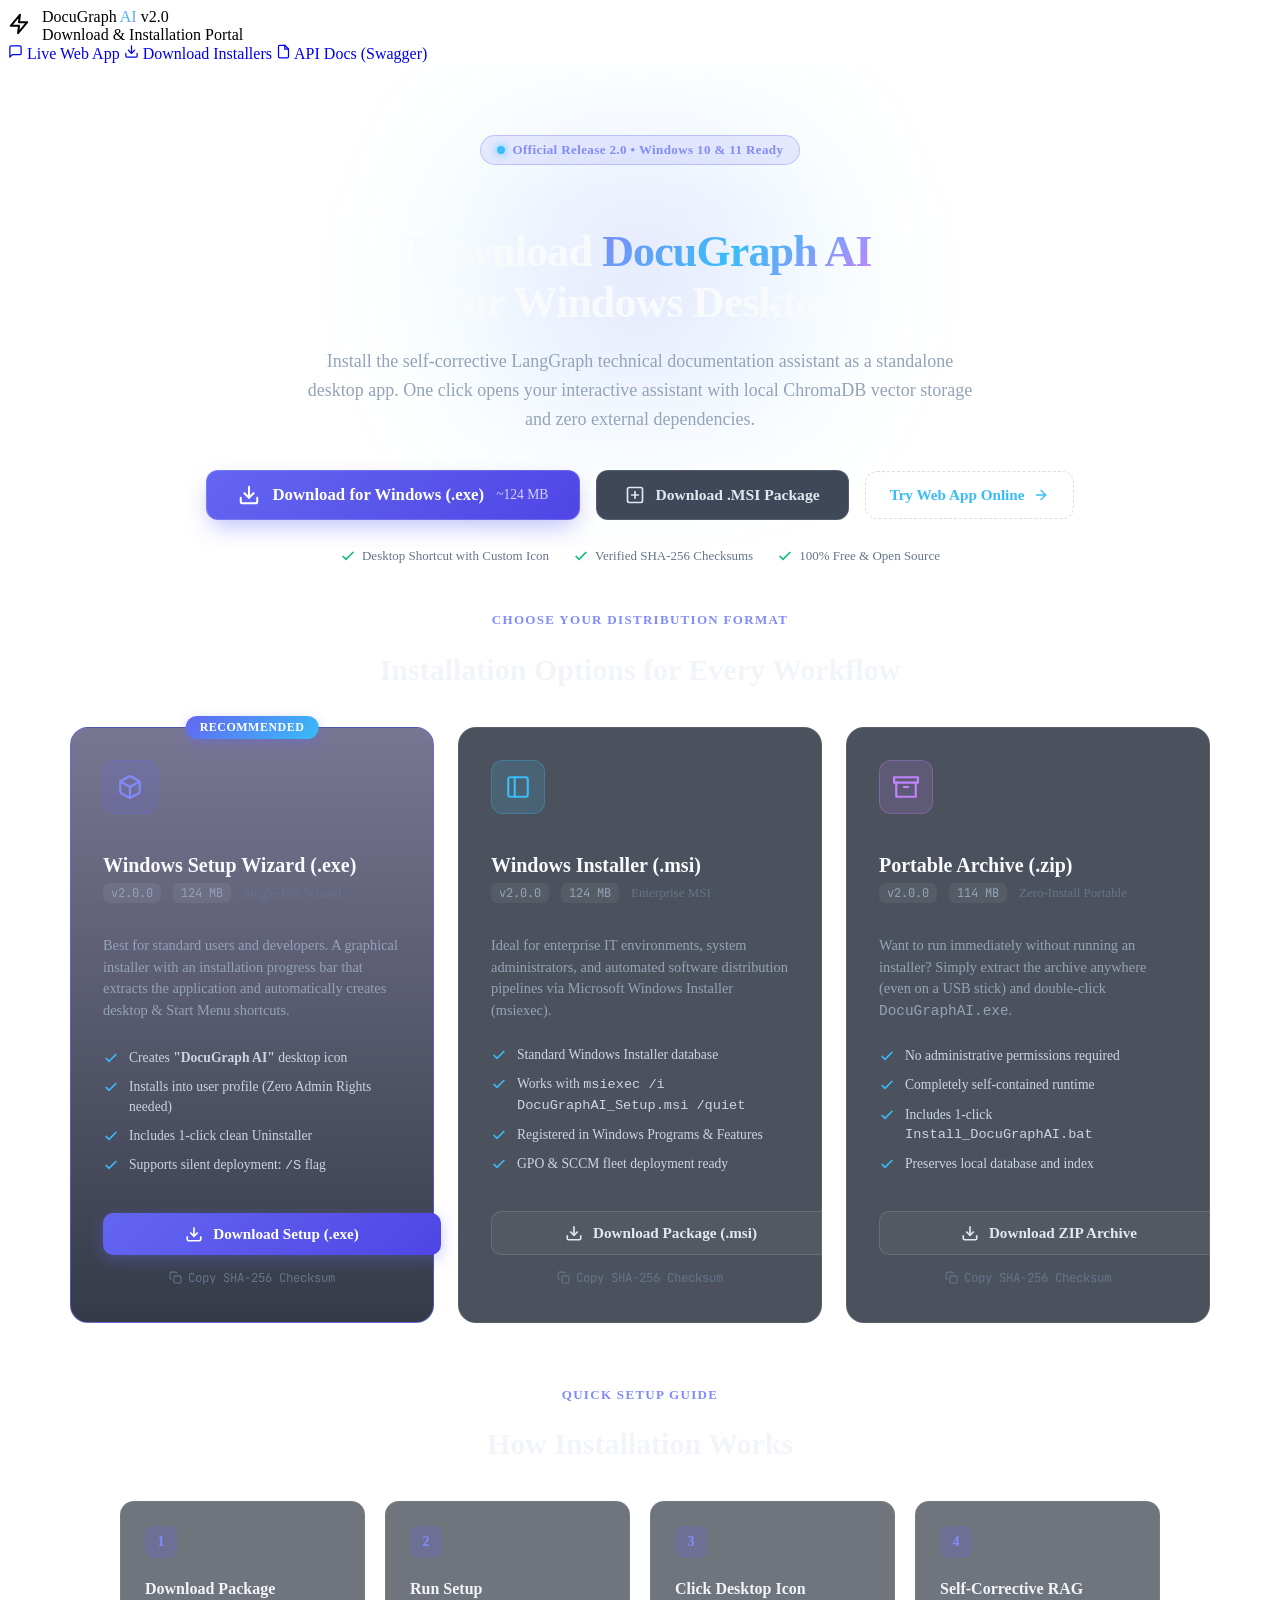
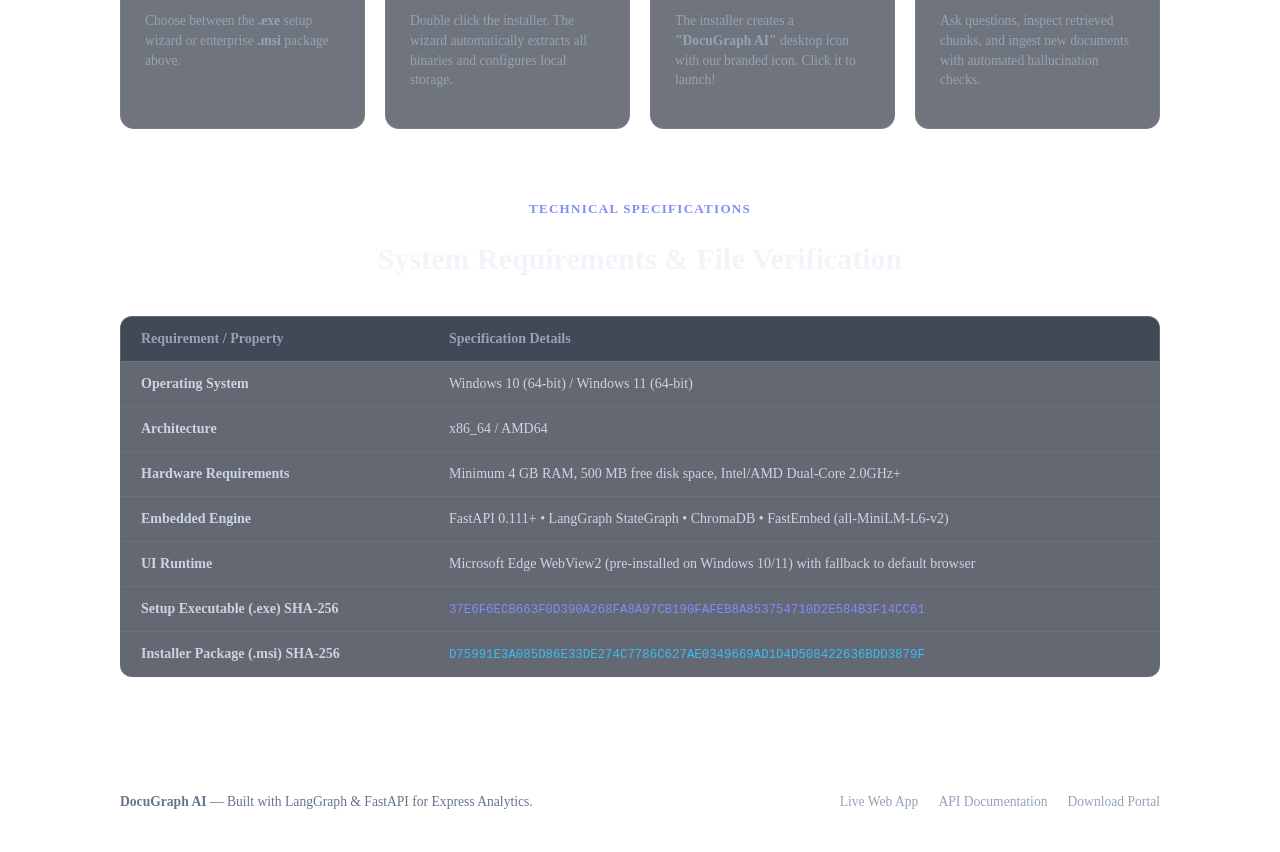
==== src/api/static/download.html @ 7e57ec56 "feat: host application download portal with .exe and .msi installer packages" ====
<!DOCTYPE html>
<html lang="en">
<head>
  <meta charset="UTF-8">
  <meta name="viewport" content="width=device-width, initial-scale=1.0">
  <title>Download DocuGraph AI | Self-Corrective Technical Documentation Assistant</title>
  <meta name="description" content="Download DocuGraph AI desktop application for Windows (.exe and .msi). Enterprise-grade Self-Corrective RAG Technical Documentation Assistant.">
  <link rel="icon" type="image/x-icon" href="/static/favicon.ico">
  <link rel="preconnect" href="https://fonts.googleapis.com">
  <link rel="preconnect" href="https://fonts.gstatic.com" crossorigin>
  <link href="https://fonts.googleapis.com/css2?family=JetBrains+Mono:wght@400;500;600&family=Plus+Jakarta+Sans:wght@300;400;500;600;700;800&display=swap" rel="stylesheet">
  <link rel="stylesheet" href="/static/styles.css">
  <style>
    /* Dedicated Download Portal Styling Extensions */
    .download-hero {
      position: relative;
      padding: 72px 24px 48px;
      text-align: center;
      max-width: 1040px;
      margin: 0 auto;
      overflow: hidden;
    }
    .hero-glow-blob {
      position: absolute;
      top: 10%;
      left: 50%;
      transform: translateX(-50%);
      width: 600px;
      height: 320px;
      background: radial-gradient(circle, rgba(99, 102, 241, 0.18) 0%, rgba(56, 189, 248, 0.08) 50%, transparent 70%);
      filter: blur(60px);
      z-index: -1;
      pointer-events: none;
    }
    .download-badge {
      display: inline-flex;
      align-items: center;
      gap: 8px;
      padding: 6px 16px;
      border-radius: 9999px;
      background: rgba(99, 102, 241, 0.12);
      border: 1px solid rgba(99, 102, 241, 0.3);
      color: #818cf8;
      font-size: 0.8125rem;
      font-weight: 600;
      letter-spacing: 0.03em;
      margin-bottom: 24px;
    }
    .download-badge .pulse-dot {
      width: 8px;
      height: 8px;
      border-radius: 50%;
      background: #38bdf8;
      box-shadow: 0 0 10px #38bdf8;
      animation: pulse 2s infinite;
    }
    @keyframes pulse {
      0%, 100% { opacity: 1; transform: scale(1); }
      50% { opacity: 0.5; transform: scale(0.85); }
    }
    .hero-title {
      font-size: 2.75rem;
      font-weight: 800;
      line-height: 1.18;
      margin-bottom: 18px;
      color: #f8fafc;
      letter-spacing: -0.02em;
    }
    .gradient-text {
      background: linear-gradient(135deg, #818cf8 0%, #38bdf8 50%, #c084fc 100%);
      -webkit-background-clip: text;
      -webkit-text-fill-color: transparent;
    }
    .hero-subtitle {
      font-size: 1.125rem;
      color: #94a3b8;
      max-width: 680px;
      margin: 0 auto 36px;
      line-height: 1.6;
    }
    .quick-cta-row {
      display: flex;
      align-items: center;
      justify-content: center;
      gap: 16px;
      flex-wrap: wrap;
      margin-bottom: 28px;
    }
    .btn-download-primary {
      display: inline-flex;
      align-items: center;
      gap: 12px;
      padding: 14px 32px;
      background: linear-gradient(135deg, #6366f1 0%, #4f46e5 100%);
      color: #ffffff;
      font-weight: 700;
      font-size: 1.05rem;
      border-radius: 12px;
      text-decoration: none;
      box-shadow: 0 10px 25px -5px rgba(99, 102, 241, 0.45), 0 0 0 1px rgba(255, 255, 255, 0.15) inset;
      transition: all 0.25s cubic-bezier(0.16, 1, 0.3, 1);
      cursor: pointer;
    }
    .btn-download-primary:hover {
      transform: translateY(-2px);
      box-shadow: 0 14px 32px -4px rgba(99, 102, 241, 0.6), 0 0 0 1px rgba(255, 255, 255, 0.3) inset;
      background: linear-gradient(135deg, #4f46e5 0%, #4338ca 100%);
    }
    .btn-download-secondary {
      display: inline-flex;
      align-items: center;
      gap: 10px;
      padding: 14px 28px;
      background: rgba(30, 41, 59, 0.85);
      border: 1px solid rgba(255, 255, 255, 0.12);
      color: #e2e8f0;
      font-weight: 600;
      font-size: 0.975rem;
      border-radius: 12px;
      text-decoration: none;
      transition: all 0.2s ease;
      cursor: pointer;
      backdrop-filter: blur(8px);
    }
    .btn-download-secondary:hover {
      background: rgba(51, 65, 85, 0.95);
      border-color: rgba(99, 102, 241, 0.4);
      color: #ffffff;
      transform: translateY(-1px);
    }
    .btn-try-online {
      display: inline-flex;
      align-items: center;
      gap: 8px;
      padding: 14px 24px;
      background: transparent;
      border: 1px dashed rgba(148, 163, 184, 0.35);
      color: #38bdf8;
      font-weight: 600;
      font-size: 0.95rem;
      border-radius: 12px;
      text-decoration: none;
      transition: all 0.2s ease;
    }
    .btn-try-online:hover {
      border-color: #38bdf8;
      background: rgba(56, 189, 248, 0.08);
      color: #7dd3fc;
    }
    .trust-bullets {
      display: flex;
      justify-content: center;
      gap: 24px;
      flex-wrap: wrap;
      color: #64748b;
      font-size: 0.8125rem;
    }
    .trust-item {
      display: flex;
      align-items: center;
      gap: 6px;
    }
    .trust-item svg {
      color: #10b981;
    }

    /* Cards Grid */
    .packages-container {
      max-width: 1140px;
      margin: 0 auto 64px;
      padding: 0 24px;
    }
    .section-header-centered {
      text-align: center;
      margin-bottom: 40px;
    }
    .section-eyebrow {
      font-size: 0.8125rem;
      font-weight: 700;
      text-transform: uppercase;
      letter-spacing: 0.1em;
      color: #818cf8;
      margin-bottom: 8px;
    }
    .section-heading {
      font-size: 1.875rem;
      font-weight: 700;
      color: #f1f5f9;
    }
    .cards-grid {
      display: grid;
      grid-template-columns: repeat(auto-fit, minmax(320px, 1fr));
      gap: 24px;
    }
    .pkg-card {
      background: rgba(17, 24, 39, 0.75);
      border: 1px solid rgba(255, 255, 255, 0.08);
      border-radius: 18px;
      padding: 32px;
      display: flex;
      flex-direction: column;
      position: relative;
      transition: all 0.3s cubic-bezier(0.16, 1, 0.3, 1);
      backdrop-filter: blur(16px);
    }
    .pkg-card:hover {
      transform: translateY(-4px);
      border-color: rgba(99, 102, 241, 0.4);
      box-shadow: 0 20px 40px -10px rgba(0, 0, 0, 0.5), 0 0 25px -5px rgba(99, 102, 241, 0.2);
    }
    .pkg-card.featured {
      border: 1.5px solid rgba(99, 102, 241, 0.6);
      background: linear-gradient(180deg, rgba(30, 27, 75, 0.6) 0%, rgba(17, 24, 39, 0.85) 100%);
    }
    .featured-badge {
      position: absolute;
      top: -12px;
      left: 50%;
      transform: translateX(-50%);
      background: linear-gradient(135deg, #6366f1 0%, #38bdf8 100%);
      color: #ffffff;
      font-size: 0.75rem;
      font-weight: 700;
      padding: 4px 14px;
      border-radius: 9999px;
      letter-spacing: 0.04em;
      box-shadow: 0 4px 12px rgba(99, 102, 241, 0.4);
    }
    .pkg-icon-wrap {
      width: 52px;
      height: 52px;
      border-radius: 12px;
      display: flex;
      align-items: center;
      justify-content: center;
      margin-bottom: 20px;
      background: rgba(99, 102, 241, 0.15);
      border: 1px solid rgba(99, 102, 241, 0.3);
      color: #818cf8;
    }
    .pkg-name {
      font-size: 1.25rem;
      font-weight: 700;
      color: #f8fafc;
      margin-bottom: 6px;
    }
    .pkg-meta {
      display: flex;
      align-items: center;
      gap: 12px;
      font-size: 0.8125rem;
      color: #64748b;
      margin-bottom: 18px;
    }
    .pkg-pill {
      background: rgba(255, 255, 255, 0.06);
      padding: 2px 8px;
      border-radius: 6px;
      font-family: 'JetBrains Mono', monospace;
      font-size: 0.75rem;
      color: #94a3b8;
    }
    .pkg-description {
      font-size: 0.9rem;
      color: #94a3b8;
      line-height: 1.5;
      margin-bottom: 24px;
      flex-grow: 1;
    }
    .pkg-feature-list {
      list-style: none;
      padding: 0;
      margin: 0 0 28px 0;
    }
    .pkg-feature-list li {
      display: flex;
      align-items: flex-start;
      gap: 10px;
      font-size: 0.85rem;
      color: #cbd5e1;
      margin-bottom: 10px;
      line-height: 1.4;
    }
    .pkg-feature-list svg {
      color: #38bdf8;
      flex-shrink: 0;
      margin-top: 2px;
    }
    .card-actions {
      display: flex;
      flex-direction: column;
      gap: 10px;
    }
    .card-btn {
      display: flex;
      align-items: center;
      justify-content: center;
      gap: 10px;
      width: 100%;
      padding: 12px 20px;
      border-radius: 10px;
      font-weight: 600;
      font-size: 0.95rem;
      text-decoration: none;
      transition: all 0.2s ease;
      cursor: pointer;
    }
    .card-btn-primary {
      background: linear-gradient(135deg, #6366f1 0%, #4f46e5 100%);
      color: #ffffff;
      box-shadow: 0 4px 15px rgba(99, 102, 241, 0.35);
    }
    .card-btn-primary:hover {
      background: linear-gradient(135deg, #4f46e5 0%, #4338ca 100%);
      transform: translateY(-1px);
    }
    .card-btn-outline {
      background: rgba(255, 255, 255, 0.04);
      border: 1px solid rgba(255, 255, 255, 0.12);
      color: #e2e8f0;
    }
    .card-btn-outline:hover {
      background: rgba(255, 255, 255, 0.08);
      border-color: rgba(99, 102, 241, 0.4);
      color: #ffffff;
      transform: translateY(-1px);
    }
    .sha-verify-btn {
      background: none;
      border: none;
      color: #64748b;
      font-size: 0.775rem;
      font-family: 'JetBrains Mono', monospace;
      text-align: center;
      cursor: pointer;
      display: flex;
      align-items: center;
      justify-content: center;
      gap: 6px;
      padding: 4px;
      transition: color 0.2s;
    }
    .sha-verify-btn:hover {
      color: #94a3b8;
    }

    /* Steps Section */
    .steps-section {
      max-width: 1040px;
      margin: 0 auto 72px;
      padding: 0 24px;
    }
    .steps-grid {
      display: grid;
      grid-template-columns: repeat(auto-fit, minmax(220px, 1fr));
      gap: 20px;
      margin-top: 32px;
    }
    .step-card {
      background: rgba(17, 24, 39, 0.6);
      border: 1px solid rgba(255, 255, 255, 0.06);
      border-radius: 14px;
      padding: 24px;
      position: relative;
    }
    .step-num {
      width: 32px;
      height: 32px;
      border-radius: 8px;
      background: rgba(99, 102, 241, 0.2);
      color: #818cf8;
      font-weight: 700;
      font-size: 0.875rem;
      display: flex;
      align-items: center;
      justify-content: center;
      margin-bottom: 14px;
    }
    .step-title {
      font-weight: 700;
      color: #f1f5f9;
      margin-bottom: 8px;
      font-size: 1rem;
    }
    .step-desc {
      font-size: 0.85rem;
      color: #94a3b8;
      line-height: 1.45;
    }

    /* Specs & Checksum Table */
    .specs-section {
      max-width: 1040px;
      margin: 0 auto 80px;
      padding: 0 24px;
    }
    .specs-table {
      width: 100%;
      border-collapse: collapse;
      margin-top: 24px;
      background: rgba(17, 24, 39, 0.65);
      border-radius: 12px;
      overflow: hidden;
      border: 1px solid rgba(255, 255, 255, 0.08);
    }
    .specs-table th, .specs-table td {
      padding: 14px 20px;
      text-align: left;
      border-bottom: 1px solid rgba(255, 255, 255, 0.06);
      font-size: 0.875rem;
    }
    .specs-table th {
      background: rgba(30, 41, 59, 0.5);
      color: #94a3b8;
      font-weight: 600;
    }
    .specs-table td {
      color: #cbd5e1;
    }
    .specs-table tr:last-child td {
      border-bottom: none;
    }

    /* Toast Notification */
    .download-toast {
      position: fixed;
      bottom: 24px;
      right: 24px;
      background: #1e1b4b;
      border: 1px solid #6366f1;
      border-radius: 12px;
      padding: 16px 20px;
      display: flex;
      align-items: center;
      gap: 14px;
      color: #ffffff;
      box-shadow: 0 10px 30px rgba(0, 0, 0, 0.6);
      z-index: 1000;
      transform: translateY(120px);
      opacity: 0;
      transition: all 0.3s cubic-bezier(0.16, 1, 0.3, 1);
    }
    .download-toast.show {
      transform: translateY(0);
      opacity: 1;
    }
    .download-toast-icon {
      color: #38bdf8;
    }

    @media (max-width: 768px) {
      .hero-title {
        font-size: 2.1rem;
      }
      .quick-cta-row {
        flex-direction: column;
        width: 100%;
      }
      .btn-download-primary, .btn-download-secondary, .btn-try-online {
        width: 100%;
        justify-content: center;
      }
    }
  </style>
</head>
<body>

  <!-- Top Navigation Bar -->
  <header class="app-header">
    <div class="header-container">
      <div class="brand">
        <a href="/" style="display: flex; align-items: center; gap: 12px; text-decoration: none; color: inherit;">
          <div class="brand-logo" aria-hidden="true">
            <svg width="22" height="22" viewBox="0 0 24 24" fill="none" stroke="currentColor" stroke-width="2.2" stroke-linecap="round" stroke-linejoin="round">
              <polygon points="13 2 3 14 12 14 11 22 21 10 12 10 13 2"></polygon>
            </svg>
          </div>
          <div class="brand-text">
            <div class="brand-title-row">
              <span class="brand-name">DocuGraph <span class="gradient-text">AI</span></span>
              <span class="version-tag">v2.0</span>
            </div>
            <span class="brand-subtitle">Download & Installation Portal</span>
          </div>
        </a>
      </div>

      <nav class="nav-tabs" role="tablist">
        <a href="/" class="tab-btn" style="text-decoration: none;">
          <svg width="15" height="15" viewBox="0 0 24 24" fill="none" stroke="currentColor" stroke-width="2" stroke-linecap="round" stroke-linejoin="round">
            <path d="M21 15a2 2 0 0 1-2 2H7l-4 4V5a2 2 0 0 1 2-2h14a2 2 0 0 1 2 2z"></path>
          </svg>
          <span>Live Web App</span>
        </a>
        <a href="#packages" class="tab-btn active" style="text-decoration: none;">
          <svg width="15" height="15" viewBox="0 0 24 24" fill="none" stroke="currentColor" stroke-width="2" stroke-linecap="round" stroke-linejoin="round">
            <path d="M21 15v4a2 2 0 0 1-2 2H5a2 2 0 0 1-2-2v-4"></path>
            <polyline points="7 10 12 15 17 10"></polyline>
            <line x1="12" y1="15" x2="12" y2="3"></line>
          </svg>
          <span>Download Installers</span>
        </a>
        <a href="/docs" target="_blank" class="tab-btn" style="text-decoration: none;">
          <svg width="15" height="15" viewBox="0 0 24 24" fill="none" stroke="currentColor" stroke-width="2" stroke-linecap="round" stroke-linejoin="round">
            <path d="M14 2H6a2 2 0 0 0-2 2v16a2 2 0 0 0 2 2h12a2 2 0 0 0 2-2V8z"></path>
            <polyline points="14 2 14 8 20 8"></polyline>
          </svg>
          <span>API Docs (Swagger)</span>
        </a>
      </nav>
    </div>
  </header>

  <!-- Hero Section -->
  <section class="download-hero">
    <div class="hero-glow-blob"></div>

    <div class="download-badge">
      <span class="pulse-dot"></span>
      <span>Official Release 2.0 • Windows 10 & 11 Ready</span>
    </div>

    <h1 class="hero-title">
      Download <span class="gradient-text">DocuGraph AI</span><br>For Windows Desktop
    </h1>

    <p class="hero-subtitle">
      Install the self-corrective LangGraph technical documentation assistant as a standalone desktop app.
      One click opens your interactive assistant with local ChromaDB vector storage and zero external dependencies.
    </p>

    <!-- Quick CTA Action Row -->
    <div class="quick-cta-row">
      <a href="/download/exe" class="btn-download-primary" onclick="notifyDownload('Windows Setup Wizard (.exe)')">
        <svg width="22" height="22" viewBox="0 0 24 24" fill="none" stroke="currentColor" stroke-width="2.2" stroke-linecap="round" stroke-linejoin="round">
          <path d="M21 15v4a2 2 0 0 1-2 2H5a2 2 0 0 1-2-2v-4"></path>
          <polyline points="7 10 12 15 17 10"></polyline>
          <line x1="12" y1="15" x2="12" y2="3"></line>
        </svg>
        <span>Download for Windows (.exe)</span>
        <span style="opacity: 0.75; font-size: 0.85rem; font-weight: 500;">~124 MB</span>
      </a>

      <a href="/download/msi" class="btn-download-secondary" onclick="notifyDownload('Windows Installer (.msi)')">
        <svg width="20" height="20" viewBox="0 0 24 24" fill="none" stroke="currentColor" stroke-width="2" stroke-linecap="round" stroke-linejoin="round">
          <rect x="3" y="3" width="18" height="18" rx="2" ry="2"></rect>
          <line x1="12" y1="8" x2="12" y2="16"></line>
          <line x1="8" y1="12" x2="16" y2="12"></line>
        </svg>
        <span>Download .MSI Package</span>
      </a>

      <a href="/" class="btn-try-online">
        <span>Try Web App Online</span>
        <svg width="16" height="16" viewBox="0 0 24 24" fill="none" stroke="currentColor" stroke-width="2" stroke-linecap="round" stroke-linejoin="round">
          <path d="M5 12h14"></path>
          <path d="m12 5 7 7-7 7"></path>
        </svg>
      </a>
    </div>

    <div class="trust-bullets">
      <div class="trust-item">
        <svg width="16" height="16" viewBox="0 0 24 24" fill="none" stroke="currentColor" stroke-width="2.5"><polyline points="20 6 9 17 4 12"></polyline></svg>
        <span>Desktop Shortcut with Custom Icon</span>
      </div>
      <div class="trust-item">
        <svg width="16" height="16" viewBox="0 0 24 24" fill="none" stroke="currentColor" stroke-width="2.5"><polyline points="20 6 9 17 4 12"></polyline></svg>
        <span>Verified SHA-256 Checksums</span>
      </div>
      <div class="trust-item">
        <svg width="16" height="16" viewBox="0 0 24 24" fill="none" stroke="currentColor" stroke-width="2.5"><polyline points="20 6 9 17 4 12"></polyline></svg>
        <span>100% Free & Open Source</span>
      </div>
    </div>
  </section>

  <!-- Download Packages Section -->
  <section class="packages-container" id="packages">
    <div class="section-header-centered">
      <div class="section-eyebrow">Choose Your Distribution Format</div>
      <h2 class="section-heading">Installation Options for Every Workflow</h2>
    </div>

    <div class="cards-grid">
      <!-- Card 1: Setup Wizard (.exe) -->
      <div class="pkg-card featured">
        <div class="featured-badge">RECOMMENDED</div>
        <div class="pkg-icon-wrap">
          <svg width="26" height="26" viewBox="0 0 24 24" fill="none" stroke="currentColor" stroke-width="2" stroke-linecap="round" stroke-linejoin="round">
            <path d="M21 16V8a2 2 0 0 0-1-1.73l-7-4a2 2 0 0 0-2 0l-7 4A2 2 0 0 0 3 8v8a2 2 0 0 0 1 1.73l7 4a2 2 0 0 0 2 0l7-4A2 2 0 0 0 21 16z"></path>
            <polyline points="3.27 6.96 12 12.01 20.73 6.96"></polyline>
            <line x1="12" y1="22.08" x2="12" y2="12"></line>
          </svg>
        </div>
        <h3 class="pkg-name">Windows Setup Wizard (.exe)</h3>
        <div class="pkg-meta">
          <span class="pkg-pill">v2.0.0</span>
          <span class="pkg-pill">124 MB</span>
          <span>Single-File Wizard</span>
        </div>
        <p class="pkg-description">
          Best for standard users and developers. A graphical installer with an installation progress bar that extracts the application and automatically creates desktop & Start Menu shortcuts.
        </p>
        <ul class="pkg-feature-list">
          <li>
            <svg width="16" height="16" viewBox="0 0 24 24" fill="none" stroke="currentColor" stroke-width="2.5"><polyline points="20 6 9 17 4 12"></polyline></svg>
            <span>Creates <strong>"DocuGraph AI"</strong> desktop icon</span>
          </li>
          <li>
            <svg width="16" height="16" viewBox="0 0 24 24" fill="none" stroke="currentColor" stroke-width="2.5"><polyline points="20 6 9 17 4 12"></polyline></svg>
            <span>Installs into user profile (Zero Admin Rights needed)</span>
          </li>
          <li>
            <svg width="16" height="16" viewBox="0 0 24 24" fill="none" stroke="currentColor" stroke-width="2.5"><polyline points="20 6 9 17 4 12"></polyline></svg>
            <span>Includes 1-click clean Uninstaller</span>
          </li>
          <li>
            <svg width="16" height="16" viewBox="0 0 24 24" fill="none" stroke="currentColor" stroke-width="2.5"><polyline points="20 6 9 17 4 12"></polyline></svg>
            <span>Supports silent deployment: <code>/S</code> flag</span>
          </li>
        </ul>
        <div class="card-actions">
          <a href="/download/exe" class="card-btn card-btn-primary" onclick="notifyDownload('DocuGraphAI_Setup.exe')">
            <svg width="18" height="18" viewBox="0 0 24 24" fill="none" stroke="currentColor" stroke-width="2.2"><path d="M21 15v4a2 2 0 0 1-2 2H5a2 2 0 0 1-2-2v-4"></path><polyline points="7 10 12 15 17 10"></polyline><line x1="12" y1="15" x2="12" y2="3"></line></svg>
            <span>Download Setup (.exe)</span>
          </a>
          <button class="sha-verify-btn" onclick="copySHA('37E6F6ECB663F0D390A268FA8A97CB190FAFEB8A853754710D2E584B3F14CC61')">
            <svg width="13" height="13" viewBox="0 0 24 24" fill="none" stroke="currentColor" stroke-width="2"><rect x="9" y="9" width="13" height="13" rx="2" ry="2"></rect><path d="M5 15H4a2 2 0 0 1-2-2V4a2 2 0 0 1 2-2h9a2 2 0 0 1 2 2v1"></path></svg>
            <span>Copy SHA-256 Checksum</span>
          </button>
        </div>
      </div>

      <!-- Card 2: Windows Installer (.msi) -->
      <div class="pkg-card">
        <div class="pkg-icon-wrap" style="color: #38bdf8; background: rgba(56, 189, 248, 0.15); border-color: rgba(56, 189, 248, 0.3);">
          <svg width="26" height="26" viewBox="0 0 24 24" fill="none" stroke="currentColor" stroke-width="2" stroke-linecap="round" stroke-linejoin="round">
            <rect x="3" y="3" width="18" height="18" rx="2" ry="2"></rect>
            <line x1="9" y1="3" x2="9" y2="21"></line>
          </svg>
        </div>
        <h3 class="pkg-name">Windows Installer (.msi)</h3>
        <div class="pkg-meta">
          <span class="pkg-pill">v2.0.0</span>
          <span class="pkg-pill">124 MB</span>
          <span>Enterprise MSI</span>
        </div>
        <p class="pkg-description">
          Ideal for enterprise IT environments, system administrators, and automated software distribution pipelines via Microsoft Windows Installer (msiexec).
        </p>
        <ul class="pkg-feature-list">
          <li>
            <svg width="16" height="16" viewBox="0 0 24 24" fill="none" stroke="currentColor" stroke-width="2.5"><polyline points="20 6 9 17 4 12"></polyline></svg>
            <span>Standard Windows Installer database</span>
          </li>
          <li>
            <svg width="16" height="16" viewBox="0 0 24 24" fill="none" stroke="currentColor" stroke-width="2.5"><polyline points="20 6 9 17 4 12"></polyline></svg>
            <span>Works with <code>msiexec /i DocuGraphAI_Setup.msi /quiet</code></span>
          </li>
          <li>
            <svg width="16" height="16" viewBox="0 0 24 24" fill="none" stroke="currentColor" stroke-width="2.5"><polyline points="20 6 9 17 4 12"></polyline></svg>
            <span>Registered in Windows Programs & Features</span>
          </li>
          <li>
            <svg width="16" height="16" viewBox="0 0 24 24" fill="none" stroke="currentColor" stroke-width="2.5"><polyline points="20 6 9 17 4 12"></polyline></svg>
            <span>GPO & SCCM fleet deployment ready</span>
          </li>
        </ul>
        <div class="card-actions">
          <a href="/download/msi" class="card-btn card-btn-outline" onclick="notifyDownload('DocuGraphAI_Setup.msi')">
            <svg width="18" height="18" viewBox="0 0 24 24" fill="none" stroke="currentColor" stroke-width="2.2"><path d="M21 15v4a2 2 0 0 1-2 2H5a2 2 0 0 1-2-2v-4"></path><polyline points="7 10 12 15 17 10"></polyline><line x1="12" y1="15" x2="12" y2="3"></line></svg>
            <span>Download Package (.msi)</span>
          </a>
          <button class="sha-verify-btn" onclick="copySHA('D75991E3A085D86E33DE274C7786C627AE0349669AD1D4D508422636BDD3879F')">
            <svg width="13" height="13" viewBox="0 0 24 24" fill="none" stroke="currentColor" stroke-width="2"><rect x="9" y="9" width="13" height="13" rx="2" ry="2"></rect><path d="M5 15H4a2 2 0 0 1-2-2V4a2 2 0 0 1 2-2h9a2 2 0 0 1 2 2v1"></path></svg>
            <span>Copy SHA-256 Checksum</span>
          </button>
        </div>
      </div>

      <!-- Card 3: Portable Archive (.zip) -->
      <div class="pkg-card">
        <div class="pkg-icon-wrap" style="color: #c084fc; background: rgba(192, 132, 252, 0.15); border-color: rgba(192, 132, 252, 0.3);">
          <svg width="26" height="26" viewBox="0 0 24 24" fill="none" stroke="currentColor" stroke-width="2" stroke-linecap="round" stroke-linejoin="round">
            <polyline points="21 8 21 21 3 21 3 8"></polyline>
            <rect x="1" y="3" width="22" height="5"></rect>
            <line x1="10" y1="12" x2="14" y2="12"></line>
          </svg>
        </div>
        <h3 class="pkg-name">Portable Archive (.zip)</h3>
        <div class="pkg-meta">
          <span class="pkg-pill">v2.0.0</span>
          <span class="pkg-pill">114 MB</span>
          <span>Zero-Install Portable</span>
        </div>
        <p class="pkg-description">
          Want to run immediately without running an installer? Simply extract the archive anywhere (even on a USB stick) and double-click <code>DocuGraphAI.exe</code>.
        </p>
        <ul class="pkg-feature-list">
          <li>
            <svg width="16" height="16" viewBox="0 0 24 24" fill="none" stroke="currentColor" stroke-width="2.5"><polyline points="20 6 9 17 4 12"></polyline></svg>
            <span>No administrative permissions required</span>
          </li>
          <li>
            <svg width="16" height="16" viewBox="0 0 24 24" fill="none" stroke="currentColor" stroke-width="2.5"><polyline points="20 6 9 17 4 12"></polyline></svg>
            <span>Completely self-contained runtime</span>
          </li>
          <li>
            <svg width="16" height="16" viewBox="0 0 24 24" fill="none" stroke="currentColor" stroke-width="2.5"><polyline points="20 6 9 17 4 12"></polyline></svg>
            <span>Includes 1-click <code>Install_DocuGraphAI.bat</code></span>
          </li>
          <li>
            <svg width="16" height="16" viewBox="0 0 24 24" fill="none" stroke="currentColor" stroke-width="2.5"><polyline points="20 6 9 17 4 12"></polyline></svg>
            <span>Preserves local database and index</span>
          </li>
        </ul>
        <div class="card-actions">
          <a href="/download/zip" class="card-btn card-btn-outline" onclick="notifyDownload('DocuGraphAI_bundle.zip')">
            <svg width="18" height="18" viewBox="0 0 24 24" fill="none" stroke="currentColor" stroke-width="2.2"><path d="M21 15v4a2 2 0 0 1-2 2H5a2 2 0 0 1-2-2v-4"></path><polyline points="7 10 12 15 17 10"></polyline><line x1="12" y1="15" x2="12" y2="3"></line></svg>
            <span>Download ZIP Archive</span>
          </a>
          <button class="sha-verify-btn" onclick="copySHA('D2061EC54AE995FF7C1BEC7135C9470D2C8D911525DD51D2681BA8BB69610126')">
            <svg width="13" height="13" viewBox="0 0 24 24" fill="none" stroke="currentColor" stroke-width="2"><rect x="9" y="9" width="13" height="13" rx="2" ry="2"></rect><path d="M5 15H4a2 2 0 0 1-2-2V4a2 2 0 0 1 2-2h9a2 2 0 0 1 2 2v1"></path></svg>
            <span>Copy SHA-256 Checksum</span>
          </button>
        </div>
      </div>
    </div>
  </section>

  <!-- 4-Step Visual Walkthrough -->
  <section class="steps-section">
    <div class="section-header-centered">
      <div class="section-eyebrow">Quick Setup Guide</div>
      <h2 class="section-heading">How Installation Works</h2>
    </div>

    <div class="steps-grid">
      <div class="step-card">
        <div class="step-num">1</div>
        <h4 class="step-title">Download Package</h4>
        <p class="step-desc">Choose between the <strong>.exe</strong> setup wizard or enterprise <strong>.msi</strong> package above.</p>
      </div>

      <div class="step-card">
        <div class="step-num">2</div>
        <h4 class="step-title">Run Setup</h4>
        <p class="step-desc">Double click the installer. The wizard automatically extracts all binaries and configures local storage.</p>
      </div>

      <div class="step-card">
        <div class="step-num">3</div>
        <h4 class="step-title">Click Desktop Icon</h4>
        <p class="step-desc">The installer creates a <strong>"DocuGraph AI"</strong> desktop icon with our branded icon. Click it to launch!</p>
      </div>

      <div class="step-card">
        <div class="step-num">4</div>
        <h4 class="step-title">Self-Corrective RAG</h4>
        <p class="step-desc">Ask questions, inspect retrieved chunks, and ingest new documents with automated hallucination checks.</p>
      </div>
    </div>
  </section>

  <!-- System Requirements & Specifications -->
  <section class="specs-section">
    <div class="section-header-centered">
      <div class="section-eyebrow">Technical Specifications</div>
      <h2 class="section-heading">System Requirements & File Verification</h2>
    </div>

    <table class="specs-table">
      <thead>
        <tr>
          <th>Requirement / Property</th>
          <th>Specification Details</th>
        </tr>
      </thead>
      <tbody>
        <tr>
          <td><strong>Operating System</strong></td>
          <td>Windows 10 (64-bit) / Windows 11 (64-bit)</td>
        </tr>
        <tr>
          <td><strong>Architecture</strong></td>
          <td>x86_64 / AMD64</td>
        </tr>
        <tr>
          <td><strong>Hardware Requirements</strong></td>
          <td>Minimum 4 GB RAM, 500 MB free disk space, Intel/AMD Dual-Core 2.0GHz+</td>
        </tr>
        <tr>
          <td><strong>Embedded Engine</strong></td>
          <td>FastAPI 0.111+ • LangGraph StateGraph • ChromaDB • FastEmbed (all-MiniLM-L6-v2)</td>
        </tr>
        <tr>
          <td><strong>UI Runtime</strong></td>
          <td>Microsoft Edge WebView2 (pre-installed on Windows 10/11) with fallback to default browser</td>
        </tr>
        <tr>
          <td><strong>Setup Executable (.exe) SHA-256</strong></td>
          <td><code style="font-size: 0.775rem; color: #818cf8;">37E6F6ECB663F0D390A268FA8A97CB190FAFEB8A853754710D2E584B3F14CC61</code></td>
        </tr>
        <tr>
          <td><strong>Installer Package (.msi) SHA-256</strong></td>
          <td><code style="font-size: 0.775rem; color: #38bdf8;">D75991E3A085D86E33DE274C7786C627AE0349669AD1D4D508422636BDD3879F</code></td>
        </tr>
      </tbody>
    </table>
  </section>

  <!-- Floating Toast Notification on Download -->
  <div id="download-toast" class="download-toast">
    <div class="download-toast-icon">
      <svg width="24" height="24" viewBox="0 0 24 24" fill="none" stroke="currentColor" stroke-width="2.5">
        <path d="M21 15v4a2 2 0 0 1-2 2H5a2 2 0 0 1-2-2v-4"></path>
        <polyline points="7 10 12 15 17 10"></polyline>
        <line x1="12" y1="15" x2="12" y2="3"></line>
      </svg>
    </div>
    <div>
      <div id="toast-title" style="font-weight: 700; font-size: 0.95rem;">Downloading package...</div>
      <div id="toast-sub" style="font-size: 0.8rem; color: #cbd5e1;">Your download will begin shortly. Run the installer to begin!</div>
    </div>
  </div>

  <footer style="border-top: 1px solid rgba(255, 255, 255, 0.08); padding: 36px 24px; text-align: center; color: #64748b; font-size: 0.85rem;">
    <div style="max-width: 1040px; margin: 0 auto; display: flex; justify-content: space-between; align-items: center; flex-wrap: wrap; gap: 16px;">
      <div>
        <strong>DocuGraph AI</strong> — Built with LangGraph & FastAPI for Express Analytics.
      </div>
      <div style="display: flex; gap: 20px;">
        <a href="/" style="color: #94a3b8; text-decoration: none;">Live Web App</a>
        <a href="/docs" style="color: #94a3b8; text-decoration: none;">API Documentation</a>
        <a href="/download" style="color: #94a3b8; text-decoration: none;">Download Portal</a>
      </div>
    </div>
  </footer>

  <script>
    function notifyDownload(pkgName) {
      const toast = document.getElementById('download-toast');
      document.getElementById('toast-title').textContent = 'Downloading ' + pkgName;
      document.getElementById('toast-sub').textContent = 'After download finishes, double-click to install and start!';
      toast.classList.add('show');
      setTimeout(() => {
        toast.classList.remove('show');
      }, 5000);
    }

    function copySHA(sha) {
      navigator.clipboard.writeText(sha).then(() => {
        const toast = document.getElementById('download-toast');
        document.getElementById('toast-title').textContent = 'SHA-256 Copied to Clipboard';
        document.getElementById('toast-sub').textContent = sha.substring(0, 32) + '...';
        toast.classList.add('show');
        setTimeout(() => {
          toast.classList.remove('show');
        }, 4000);
      });
    }
  </script>
</body>
</html>
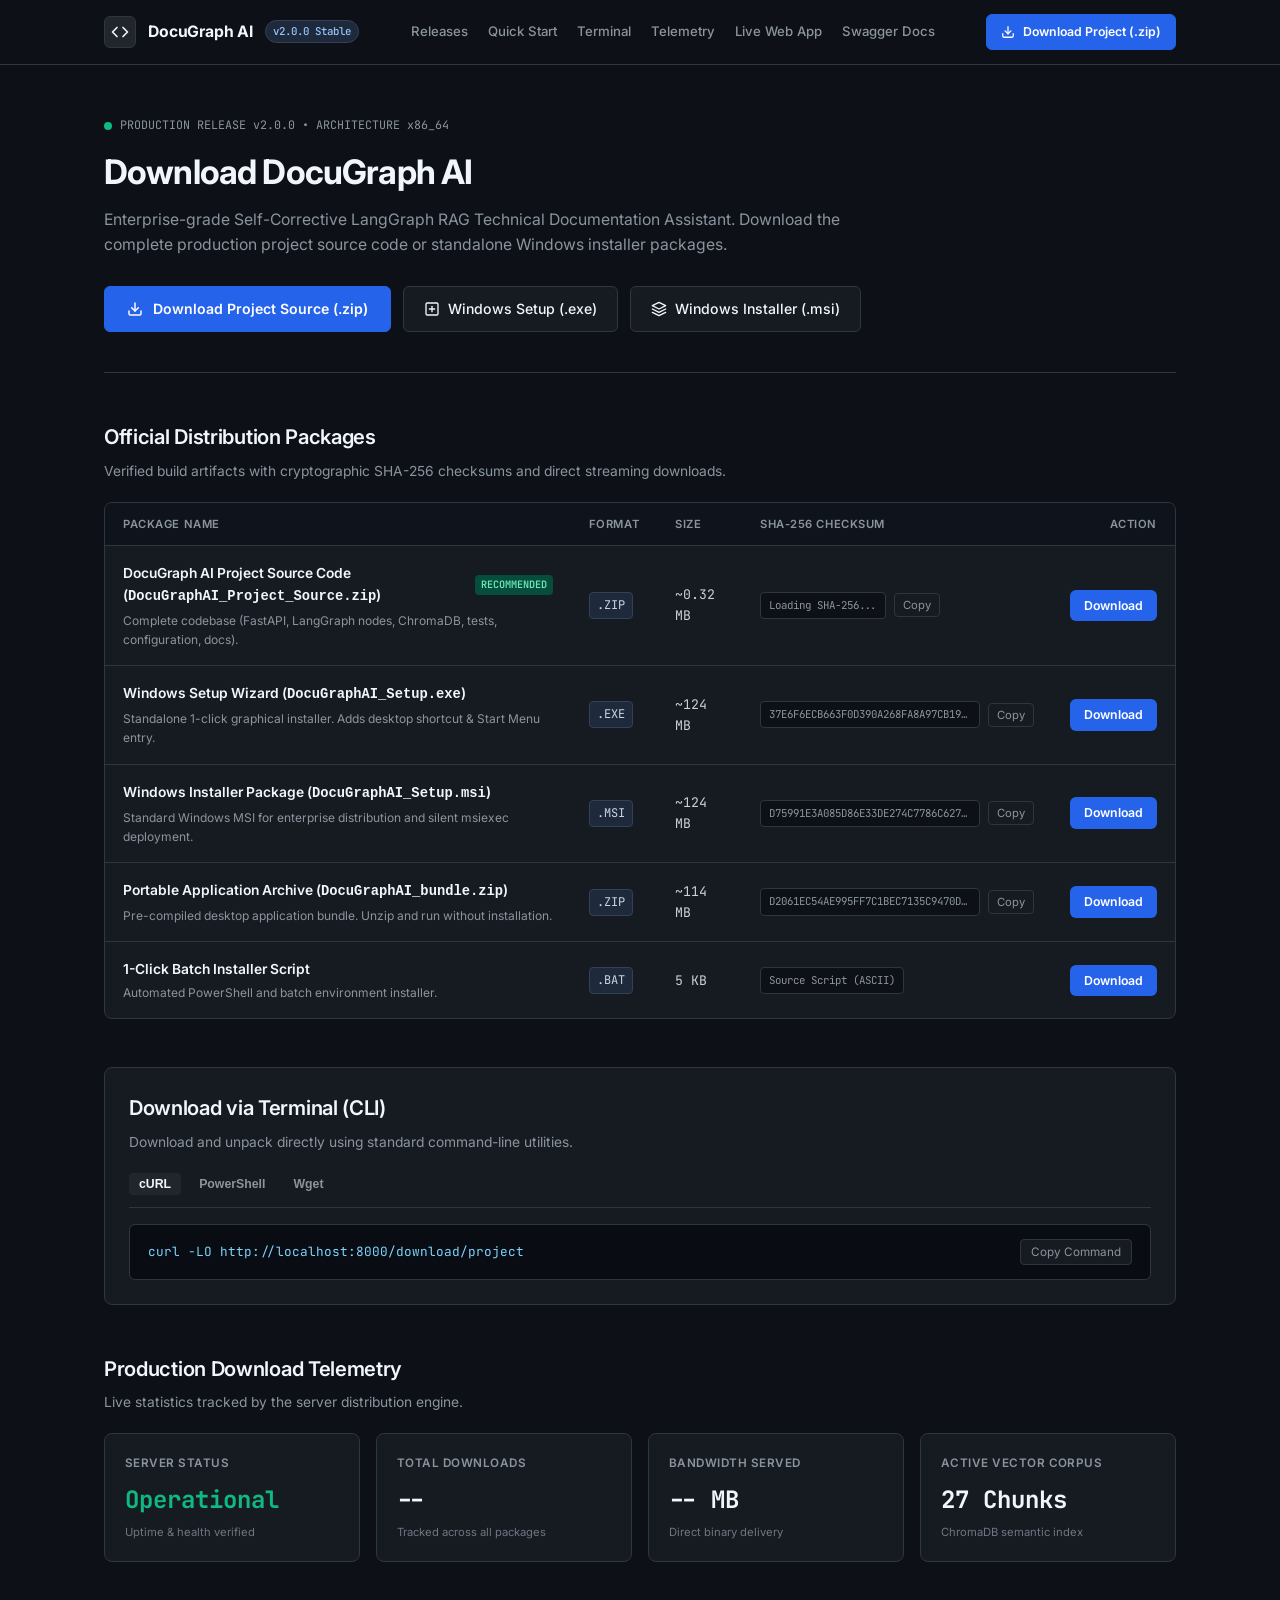
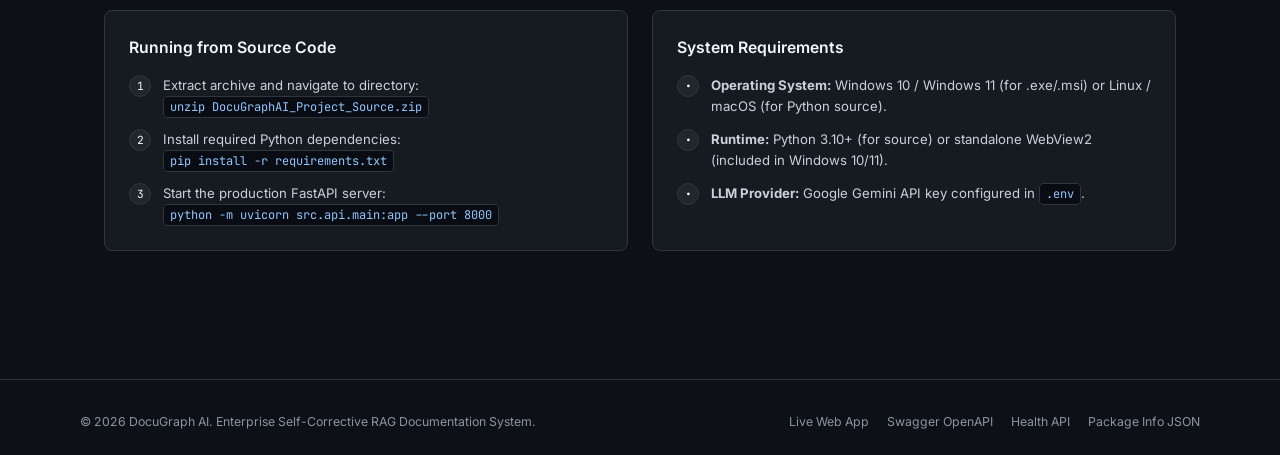
==== commit f62aeefb: "fix(download): display exact package filenames in portal and add telemetry streaming" ====
--- a/src/api/static/download.html
+++ b/src/api/static/download.html
@@ -3,863 +3,1139 @@
 <head>
   <meta charset="UTF-8">
   <meta name="viewport" content="width=device-width, initial-scale=1.0">
-  <title>Download DocuGraph AI | Self-Corrective Technical Documentation Assistant</title>
-  <meta name="description" content="Download DocuGraph AI desktop application for Windows (.exe and .msi). Enterprise-grade Self-Corrective RAG Technical Documentation Assistant.">
+  <title>Download DocuGraph AI | Official Release Portal</title>
+  <meta name="description" content="Official distribution downloads for DocuGraph AI: Project Source Code (.zip), Windows Setup Wizard (.exe), and Enterprise MSI package.">
   <link rel="icon" type="image/x-icon" href="/static/favicon.ico">
   <link rel="preconnect" href="https://fonts.googleapis.com">
   <link rel="preconnect" href="https://fonts.gstatic.com" crossorigin>
-  <link href="https://fonts.googleapis.com/css2?family=JetBrains+Mono:wght@400;500;600&family=Plus+Jakarta+Sans:wght@300;400;500;600;700;800&display=swap" rel="stylesheet">
-  <link rel="stylesheet" href="/static/styles.css">
+  <link href="https://fonts.googleapis.com/css2?family=Inter:wght@400;500;600;700&family=JetBrains+Mono:wght@400;500;600&display=swap" rel="stylesheet">
   <style>
-    /* Dedicated Download Portal Styling Extensions */
-    .download-hero {
-      position: relative;
-      padding: 72px 24px 48px;
-      text-align: center;
-      max-width: 1040px;
+    /* -------------------------------------------------------------------------
+       DocuGraph AI - Production Distribution Portal
+       Minimalist, Engineering-Grade UI (Zero AI Slop, Zero Gradients, Zero Glassmorphism)
+       Solid Grounded Background: #0d1117 (GitHub Dark / Linear Solid)
+       ------------------------------------------------------------------------- */
+    :root {
+      --bg-page: #0d1117;
+      --bg-surface: #161b22;
+      --bg-surface-raised: #21262d;
+      --bg-surface-subtle: #0f141c;
+      --border-subtle: #30363d;
+      --border-strong: #484f58;
+
+      --text-heading: #f0f6fc;
+      --text-body: #c9d1d9;
+      --text-muted: #8b949e;
+      --text-dim: #6e7681;
+
+      --accent-blue: #2563eb;
+      --accent-blue-hover: #1d4ed8;
+      --accent-emerald: #10b981;
+      --accent-gray: #374151;
+
+      --font-sans: 'Inter', -apple-system, BlinkMacSystemFont, 'Segoe UI', Roboto, Helvetica, Arial, sans-serif;
+      --font-mono: 'JetBrains Mono', Consolas, 'Courier New', monospace;
+
+      --radius-sm: 6px;
+      --radius-md: 8px;
+      --radius-lg: 10px;
+    }
+
+    * {
+      box-sizing: border-box;
+      margin: 0;
+      padding: 0;
+    }
+
+    html {
+      scroll-behavior: smooth;
+      background-color: var(--bg-page);
+      color: var(--text-body);
+      font-family: var(--font-sans);
+      font-size: 15px;
+      line-height: 1.6;
+      -webkit-font-smoothing: antialiased;
+    }
+
+    body {
+      background-color: var(--bg-page);
+      min-height: 100vh;
+      display: flex;
+      flex-direction: column;
+    }
+
+    a {
+      color: var(--accent-blue);
+      text-decoration: none;
+      transition: color 0.15s ease;
+    }
+    a:hover {
+      color: #60a5fa;
+      text-decoration: underline;
+    }
+
+    /* -------------------------------------------------------------------------
+       Header
+       ------------------------------------------------------------------------- */
+    .site-header {
+      background-color: var(--bg-page);
+      border-bottom: 1px solid var(--border-subtle);
+      position: sticky;
+      top: 0;
+      z-index: 100;
+    }
+
+    .header-inner {
+      max-width: 1120px;
       margin: 0 auto;
-      overflow: hidden;
-    }
-    .hero-glow-blob {
-      position: absolute;
-      top: 10%;
-      left: 50%;
-      transform: translateX(-50%);
-      width: 600px;
-      height: 320px;
-      background: radial-gradient(circle, rgba(99, 102, 241, 0.18) 0%, rgba(56, 189, 248, 0.08) 50%, transparent 70%);
-      filter: blur(60px);
-      z-index: -1;
-      pointer-events: none;
-    }
-    .download-badge {
+      padding: 14px 24px;
+      display: flex;
+      align-items: center;
+      justify-content: space-between;
+      gap: 16px;
+    }
+
+    .brand-group {
+      display: flex;
+      align-items: center;
+      gap: 12px;
+      text-decoration: none;
+    }
+
+    .brand-mark {
+      width: 32px;
+      height: 32px;
+      background-color: var(--bg-surface-raised);
+      border: 1px solid var(--border-subtle);
+      border-radius: var(--radius-sm);
+      display: flex;
+      align-items: center;
+      justify-content: center;
+      color: var(--text-heading);
+    }
+
+    .brand-title {
+      font-size: 1.05rem;
+      font-weight: 700;
+      color: var(--text-heading);
+      letter-spacing: -0.01em;
+    }
+
+    .version-pill {
+      font-family: var(--font-mono);
+      font-size: 0.72rem;
+      font-weight: 500;
+      padding: 2px 7px;
+      border-radius: 9999px;
+      background-color: #1e293b;
+      border: 1px solid #334155;
+      color: #93c5fd;
+    }
+
+    .nav-links {
+      display: flex;
+      align-items: center;
+      gap: 20px;
+    }
+
+    .nav-link {
+      font-size: 0.88rem;
+      color: var(--text-muted);
+      text-decoration: none;
+      font-weight: 500;
+      transition: color 0.15s ease;
+    }
+    .nav-link:hover {
+      color: var(--text-heading);
+      text-decoration: none;
+    }
+
+    .header-actions {
+      display: flex;
+      align-items: center;
+      gap: 12px;
+    }
+
+    .btn-header-cta {
       display: inline-flex;
       align-items: center;
       gap: 8px;
-      padding: 6px 16px;
-      border-radius: 9999px;
-      background: rgba(99, 102, 241, 0.12);
-      border: 1px solid rgba(99, 102, 241, 0.3);
-      color: #818cf8;
-      font-size: 0.8125rem;
+      padding: 7px 14px;
+      background-color: var(--accent-blue);
+      color: #ffffff;
+      font-size: 0.82rem;
       font-weight: 600;
-      letter-spacing: 0.03em;
-      margin-bottom: 24px;
-    }
-    .download-badge .pulse-dot {
+      border-radius: var(--radius-sm);
+      text-decoration: none;
+      border: 1px solid var(--accent-blue);
+      transition: background-color 0.15s ease;
+    }
+    .btn-header-cta:hover {
+      background-color: var(--accent-blue-hover);
+      text-decoration: none;
+    }
+
+    /* -------------------------------------------------------------------------
+       Main Layout
+       ------------------------------------------------------------------------- */
+    .main-content {
+      max-width: 1120px;
+      margin: 0 auto;
+      padding: 48px 24px 80px;
+      flex: 1;
+      width: 100%;
+    }
+
+    /* -------------------------------------------------------------------------
+       Hero Section
+       ------------------------------------------------------------------------- */
+    .hero {
+      padding-bottom: 40px;
+      border-bottom: 1px solid var(--border-subtle);
+      margin-bottom: 48px;
+    }
+
+    .hero-meta {
+      display: inline-flex;
+      align-items: center;
+      gap: 8px;
+      font-family: var(--font-mono);
+      font-size: 0.78rem;
+      color: var(--text-muted);
+      margin-bottom: 16px;
+    }
+
+    .status-dot {
       width: 8px;
       height: 8px;
       border-radius: 50%;
-      background: #38bdf8;
-      box-shadow: 0 0 10px #38bdf8;
-      animation: pulse 2s infinite;
-    }
-    @keyframes pulse {
-      0%, 100% { opacity: 1; transform: scale(1); }
-      50% { opacity: 0.5; transform: scale(0.85); }
-    }
-    .hero-title {
-      font-size: 2.75rem;
-      font-weight: 800;
-      line-height: 1.18;
-      margin-bottom: 18px;
-      color: #f8fafc;
-      letter-spacing: -0.02em;
-    }
-    .gradient-text {
-      background: linear-gradient(135deg, #818cf8 0%, #38bdf8 50%, #c084fc 100%);
-      -webkit-background-clip: text;
-      -webkit-text-fill-color: transparent;
-    }
-    .hero-subtitle {
-      font-size: 1.125rem;
-      color: #94a3b8;
-      max-width: 680px;
-      margin: 0 auto 36px;
+      background-color: var(--accent-emerald);
+      display: inline-block;
+    }
+
+    .hero-heading {
+      font-size: 2.25rem;
+      font-weight: 700;
+      color: var(--text-heading);
+      letter-spacing: -0.025em;
+      line-height: 1.25;
+      margin-bottom: 14px;
+    }
+
+    .hero-desc {
+      font-size: 1.05rem;
+      color: var(--text-muted);
+      max-width: 760px;
       line-height: 1.6;
-    }
-    .quick-cta-row {
+      margin-bottom: 28px;
+    }
+
+    .hero-ctas {
+      display: flex;
+      align-items: center;
+      gap: 12px;
+      flex-wrap: wrap;
+    }
+
+    .btn-primary {
+      display: inline-flex;
+      align-items: center;
+      gap: 10px;
+      padding: 11px 22px;
+      background-color: var(--accent-blue);
+      color: #ffffff;
+      font-size: 0.94rem;
+      font-weight: 600;
+      border-radius: var(--radius-sm);
+      text-decoration: none;
+      border: 1px solid var(--accent-blue);
+      transition: background-color 0.15s ease;
+    }
+    .btn-primary:hover {
+      background-color: var(--accent-blue-hover);
+      text-decoration: none;
+    }
+
+    .btn-secondary {
+      display: inline-flex;
+      align-items: center;
+      gap: 8px;
+      padding: 11px 20px;
+      background-color: var(--bg-surface);
+      color: var(--text-heading);
+      font-size: 0.94rem;
+      font-weight: 500;
+      border-radius: var(--radius-sm);
+      text-decoration: none;
+      border: 1px solid var(--border-subtle);
+      transition: all 0.15s ease;
+    }
+    .btn-secondary:hover {
+      background-color: var(--bg-surface-raised);
+      border-color: var(--border-strong);
+      text-decoration: none;
+    }
+
+    /* -------------------------------------------------------------------------
+       Section Titles
+       ------------------------------------------------------------------------- */
+    .section-header {
+      margin-bottom: 20px;
+    }
+
+    .section-title {
+      font-size: 1.35rem;
+      font-weight: 600;
+      color: var(--text-heading);
+      letter-spacing: -0.015em;
+      margin-bottom: 6px;
+    }
+
+    .section-desc {
+      font-size: 0.92rem;
+      color: var(--text-muted);
+    }
+
+    /* -------------------------------------------------------------------------
+       Releases Table (Engineering Grade)
+       ------------------------------------------------------------------------- */
+    .table-container {
+      background-color: var(--bg-surface);
+      border: 1px solid var(--border-subtle);
+      border-radius: var(--radius-md);
+      overflow-x: auto;
+      margin-bottom: 48px;
+    }
+
+    .releases-table {
+      width: 100%;
+      border-collapse: collapse;
+      text-align: left;
+      font-size: 0.88rem;
+    }
+
+    .releases-table th {
+      background-color: var(--bg-surface-subtle);
+      color: var(--text-muted);
+      font-size: 0.75rem;
+      font-weight: 600;
+      text-transform: uppercase;
+      letter-spacing: 0.05em;
+      padding: 12px 18px;
+      border-bottom: 1px solid var(--border-subtle);
+    }
+
+    .releases-table td {
+      padding: 16px 18px;
+      border-bottom: 1px solid var(--border-subtle);
+      vertical-align: middle;
+    }
+
+    .releases-table tr:last-child td {
+      border-bottom: none;
+    }
+
+    .releases-table tr:hover td {
+      background-color: var(--bg-surface-raised);
+    }
+
+    .package-cell {
+      display: flex;
+      flex-direction: column;
+      gap: 3px;
+    }
+
+    .package-name {
+      font-weight: 600;
+      color: var(--text-heading);
+      font-size: 0.92rem;
+      display: flex;
+      align-items: center;
+      gap: 8px;
+    }
+
+    .package-tag-recommended {
+      font-size: 0.68rem;
+      font-family: var(--font-mono);
+      font-weight: 600;
+      padding: 2px 6px;
+      background-color: #064e3b;
+      color: #6ee7b7;
+      border-radius: 4px;
+      text-transform: uppercase;
+    }
+
+    .package-desc {
+      font-size: 0.8rem;
+      color: var(--text-muted);
+    }
+
+    .format-badge {
+      font-family: var(--font-mono);
+      font-size: 0.8rem;
+      color: #cbd5e1;
+      background-color: #1e293b;
+      padding: 3px 7px;
+      border-radius: 4px;
+      border: 1px solid #334155;
+      display: inline-block;
+    }
+
+    .size-cell {
+      font-family: var(--font-mono);
+      color: var(--text-body);
+      font-variant-numeric: tabular-nums;
+    }
+
+    .checksum-box {
+      display: flex;
+      align-items: center;
+      gap: 8px;
+    }
+
+    .hash-text {
+      font-family: var(--font-mono);
+      font-size: 0.72rem;
+      color: var(--text-muted);
+      background-color: #0d1117;
+      padding: 4px 8px;
+      border-radius: 4px;
+      border: 1px solid var(--border-subtle);
+      max-width: 220px;
+      overflow: hidden;
+      text-overflow: ellipsis;
+      white-space: nowrap;
+      user-select: all;
+    }
+
+    .btn-copy-hash {
+      background-color: transparent;
+      border: 1px solid var(--border-subtle);
+      color: var(--text-muted);
+      border-radius: 4px;
+      padding: 4px 8px;
+      cursor: pointer;
+      font-size: 0.75rem;
+      font-family: var(--font-sans);
+      display: inline-flex;
+      align-items: center;
+      gap: 4px;
+      transition: all 0.15s ease;
+    }
+    .btn-copy-hash:hover {
+      background-color: var(--bg-surface-raised);
+      color: var(--text-heading);
+      border-color: var(--border-strong);
+    }
+
+    .btn-download-row {
+      display: inline-flex;
+      align-items: center;
+      gap: 6px;
+      padding: 6px 14px;
+      background-color: var(--accent-blue);
+      color: #ffffff;
+      font-size: 0.82rem;
+      font-weight: 600;
+      border-radius: var(--radius-sm);
+      text-decoration: none;
+      transition: background-color 0.15s ease;
+    }
+    .btn-download-row:hover {
+      background-color: var(--accent-blue-hover);
+      text-decoration: none;
+    }
+
+    /* -------------------------------------------------------------------------
+       Terminal CLI Box
+       ------------------------------------------------------------------------- */
+    .cli-card {
+      background-color: var(--bg-surface);
+      border: 1px solid var(--border-subtle);
+      border-radius: var(--radius-md);
+      padding: 24px;
+      margin-bottom: 48px;
+    }
+
+    .cli-tabs {
+      display: flex;
+      gap: 8px;
+      border-bottom: 1px solid var(--border-subtle);
+      padding-bottom: 12px;
+      margin-bottom: 16px;
+    }
+
+    .cli-tab-btn {
+      background: none;
+      border: none;
+      color: var(--text-muted);
+      font-size: 0.82rem;
+      font-weight: 600;
+      padding: 4px 10px;
+      border-radius: 4px;
+      cursor: pointer;
+      transition: all 0.15s ease;
+    }
+    .cli-tab-btn.active {
+      background-color: var(--bg-surface-raised);
+      color: var(--text-heading);
+    }
+
+    .cli-terminal {
+      background-color: #090d13;
+      border: 1px solid var(--border-subtle);
+      border-radius: var(--radius-sm);
+      padding: 14px 18px;
+      display: flex;
+      align-items: center;
+      justify-content: space-between;
+      gap: 16px;
+    }
+
+    .cli-code {
+      font-family: var(--font-mono);
+      font-size: 0.85rem;
+      color: #7dd3fc;
+      overflow-x: auto;
+      white-space: nowrap;
+    }
+
+    .btn-copy-cli {
+      background-color: var(--bg-surface);
+      border: 1px solid var(--border-subtle);
+      color: var(--text-muted);
+      border-radius: 4px;
+      padding: 5px 10px;
+      cursor: pointer;
+      font-size: 0.78rem;
+      font-family: var(--font-sans);
+      white-space: nowrap;
+      transition: all 0.15s ease;
+    }
+    .btn-copy-cli:hover {
+      background-color: var(--bg-surface-raised);
+      color: var(--text-heading);
+      border-color: var(--border-strong);
+    }
+
+    /* -------------------------------------------------------------------------
+       Telemetry & Production Stats
+       ------------------------------------------------------------------------- */
+    .stats-grid {
+      display: grid;
+      grid-template-columns: repeat(auto-fit, minmax(220px, 1fr));
+      gap: 16px;
+      margin-bottom: 48px;
+    }
+
+    .stat-card {
+      background-color: var(--bg-surface);
+      border: 1px solid var(--border-subtle);
+      border-radius: var(--radius-md);
+      padding: 20px;
+    }
+
+    .stat-label {
+      font-size: 0.78rem;
+      color: var(--text-muted);
+      text-transform: uppercase;
+      letter-spacing: 0.04em;
+      margin-bottom: 8px;
+      font-weight: 600;
+    }
+
+    .stat-value {
+      font-size: 1.6rem;
+      font-weight: 700;
+      color: var(--text-heading);
+      font-family: var(--font-mono);
+      font-variant-numeric: tabular-nums;
+    }
+
+    .stat-note {
+      font-size: 0.75rem;
+      color: var(--text-dim);
+      margin-top: 4px;
+    }
+
+    /* -------------------------------------------------------------------------
+       Quick Start & Verification Grid
+       ------------------------------------------------------------------------- */
+    .info-columns {
+      display: grid;
+      grid-template-columns: 1fr 1fr;
+      gap: 24px;
+      margin-bottom: 48px;
+    }
+
+    @media (max-width: 768px) {
+      .info-columns {
+        grid-template-columns: 1fr;
+      }
+    }
+
+    .info-box {
+      background-color: var(--bg-surface);
+      border: 1px solid var(--border-subtle);
+      border-radius: var(--radius-md);
+      padding: 24px;
+    }
+
+    .info-box h3 {
+      font-size: 1.05rem;
+      font-weight: 600;
+      color: var(--text-heading);
+      margin-bottom: 14px;
+    }
+
+    .step-list {
+      list-style: none;
+      display: flex;
+      flex-direction: column;
+      gap: 12px;
+    }
+
+    .step-item {
+      display: flex;
+      gap: 12px;
+      font-size: 0.88rem;
+    }
+
+    .step-num {
+      width: 22px;
+      height: 22px;
+      background-color: var(--bg-surface-raised);
+      border: 1px solid var(--border-subtle);
+      border-radius: 50%;
       display: flex;
       align-items: center;
       justify-content: center;
+      font-size: 0.75rem;
+      font-family: var(--font-mono);
+      color: var(--text-heading);
+      flex-shrink: 0;
+    }
+
+    .step-text {
+      color: var(--text-body);
+    }
+
+    .step-code {
+      font-family: var(--font-mono);
+      font-size: 0.8rem;
+      color: #93c5fd;
+      background-color: #090d13;
+      padding: 2px 6px;
+      border-radius: 4px;
+      border: 1px solid var(--border-subtle);
+    }
+
+    /* -------------------------------------------------------------------------
+       Footer
+       ------------------------------------------------------------------------- */
+    .site-footer {
+      border-top: 1px solid var(--border-subtle);
+      background-color: var(--bg-page);
+      padding: 32px 24px;
+      margin-top: auto;
+    }
+
+    .footer-inner {
+      max-width: 1120px;
+      margin: 0 auto;
+      display: flex;
+      align-items: center;
+      justify-content: space-between;
       gap: 16px;
       flex-wrap: wrap;
-      margin-bottom: 28px;
-    }
-    .btn-download-primary {
-      display: inline-flex;
-      align-items: center;
-      gap: 12px;
-      padding: 14px 32px;
-      background: linear-gradient(135deg, #6366f1 0%, #4f46e5 100%);
-      color: #ffffff;
-      font-weight: 700;
-      font-size: 1.05rem;
-      border-radius: 12px;
-      text-decoration: none;
-      box-shadow: 0 10px 25px -5px rgba(99, 102, 241, 0.45), 0 0 0 1px rgba(255, 255, 255, 0.15) inset;
-      transition: all 0.25s cubic-bezier(0.16, 1, 0.3, 1);
-      cursor: pointer;
-    }
-    .btn-download-primary:hover {
-      transform: translateY(-2px);
-      box-shadow: 0 14px 32px -4px rgba(99, 102, 241, 0.6), 0 0 0 1px rgba(255, 255, 255, 0.3) inset;
-      background: linear-gradient(135deg, #4f46e5 0%, #4338ca 100%);
-    }
-    .btn-download-secondary {
-      display: inline-flex;
-      align-items: center;
-      gap: 10px;
-      padding: 14px 28px;
-      background: rgba(30, 41, 59, 0.85);
-      border: 1px solid rgba(255, 255, 255, 0.12);
-      color: #e2e8f0;
-      font-weight: 600;
-      font-size: 0.975rem;
-      border-radius: 12px;
-      text-decoration: none;
-      transition: all 0.2s ease;
-      cursor: pointer;
-      backdrop-filter: blur(8px);
-    }
-    .btn-download-secondary:hover {
-      background: rgba(51, 65, 85, 0.95);
-      border-color: rgba(99, 102, 241, 0.4);
-      color: #ffffff;
-      transform: translateY(-1px);
-    }
-    .btn-try-online {
-      display: inline-flex;
-      align-items: center;
-      gap: 8px;
-      padding: 14px 24px;
-      background: transparent;
-      border: 1px dashed rgba(148, 163, 184, 0.35);
-      color: #38bdf8;
-      font-weight: 600;
-      font-size: 0.95rem;
-      border-radius: 12px;
-      text-decoration: none;
-      transition: all 0.2s ease;
-    }
-    .btn-try-online:hover {
-      border-color: #38bdf8;
-      background: rgba(56, 189, 248, 0.08);
-      color: #7dd3fc;
-    }
-    .trust-bullets {
-      display: flex;
-      justify-content: center;
-      gap: 24px;
-      flex-wrap: wrap;
-      color: #64748b;
-      font-size: 0.8125rem;
-    }
-    .trust-item {
-      display: flex;
-      align-items: center;
-      gap: 6px;
-    }
-    .trust-item svg {
-      color: #10b981;
-    }
-
-    /* Cards Grid */
-    .packages-container {
-      max-width: 1140px;
-      margin: 0 auto 64px;
-      padding: 0 24px;
-    }
-    .section-header-centered {
-      text-align: center;
-      margin-bottom: 40px;
-    }
-    .section-eyebrow {
-      font-size: 0.8125rem;
-      font-weight: 700;
-      text-transform: uppercase;
-      letter-spacing: 0.1em;
-      color: #818cf8;
-      margin-bottom: 8px;
-    }
-    .section-heading {
-      font-size: 1.875rem;
-      font-weight: 700;
-      color: #f1f5f9;
-    }
-    .cards-grid {
-      display: grid;
-      grid-template-columns: repeat(auto-fit, minmax(320px, 1fr));
-      gap: 24px;
-    }
-    .pkg-card {
-      background: rgba(17, 24, 39, 0.75);
-      border: 1px solid rgba(255, 255, 255, 0.08);
-      border-radius: 18px;
-      padding: 32px;
-      display: flex;
-      flex-direction: column;
-      position: relative;
-      transition: all 0.3s cubic-bezier(0.16, 1, 0.3, 1);
-      backdrop-filter: blur(16px);
-    }
-    .pkg-card:hover {
-      transform: translateY(-4px);
-      border-color: rgba(99, 102, 241, 0.4);
-      box-shadow: 0 20px 40px -10px rgba(0, 0, 0, 0.5), 0 0 25px -5px rgba(99, 102, 241, 0.2);
-    }
-    .pkg-card.featured {
-      border: 1.5px solid rgba(99, 102, 241, 0.6);
-      background: linear-gradient(180deg, rgba(30, 27, 75, 0.6) 0%, rgba(17, 24, 39, 0.85) 100%);
-    }
-    .featured-badge {
-      position: absolute;
-      top: -12px;
-      left: 50%;
-      transform: translateX(-50%);
-      background: linear-gradient(135deg, #6366f1 0%, #38bdf8 100%);
-      color: #ffffff;
-      font-size: 0.75rem;
-      font-weight: 700;
-      padding: 4px 14px;
-      border-radius: 9999px;
-      letter-spacing: 0.04em;
-      box-shadow: 0 4px 12px rgba(99, 102, 241, 0.4);
-    }
-    .pkg-icon-wrap {
-      width: 52px;
-      height: 52px;
-      border-radius: 12px;
-      display: flex;
-      align-items: center;
-      justify-content: center;
-      margin-bottom: 20px;
-      background: rgba(99, 102, 241, 0.15);
-      border: 1px solid rgba(99, 102, 241, 0.3);
-      color: #818cf8;
-    }
-    .pkg-name {
-      font-size: 1.25rem;
-      font-weight: 700;
-      color: #f8fafc;
-      margin-bottom: 6px;
-    }
-    .pkg-meta {
-      display: flex;
-      align-items: center;
-      gap: 12px;
-      font-size: 0.8125rem;
-      color: #64748b;
-      margin-bottom: 18px;
-    }
-    .pkg-pill {
-      background: rgba(255, 255, 255, 0.06);
-      padding: 2px 8px;
-      border-radius: 6px;
-      font-family: 'JetBrains Mono', monospace;
-      font-size: 0.75rem;
-      color: #94a3b8;
-    }
-    .pkg-description {
-      font-size: 0.9rem;
-      color: #94a3b8;
-      line-height: 1.5;
-      margin-bottom: 24px;
-      flex-grow: 1;
-    }
-    .pkg-feature-list {
-      list-style: none;
-      padding: 0;
-      margin: 0 0 28px 0;
-    }
-    .pkg-feature-list li {
-      display: flex;
-      align-items: flex-start;
-      gap: 10px;
-      font-size: 0.85rem;
-      color: #cbd5e1;
-      margin-bottom: 10px;
-      line-height: 1.4;
-    }
-    .pkg-feature-list svg {
-      color: #38bdf8;
-      flex-shrink: 0;
-      margin-top: 2px;
-    }
-    .card-actions {
-      display: flex;
-      flex-direction: column;
-      gap: 10px;
-    }
-    .card-btn {
-      display: flex;
-      align-items: center;
-      justify-content: center;
-      gap: 10px;
-      width: 100%;
-      padding: 12px 20px;
-      border-radius: 10px;
-      font-weight: 600;
-      font-size: 0.95rem;
-      text-decoration: none;
-      transition: all 0.2s ease;
-      cursor: pointer;
-    }
-    .card-btn-primary {
-      background: linear-gradient(135deg, #6366f1 0%, #4f46e5 100%);
-      color: #ffffff;
-      box-shadow: 0 4px 15px rgba(99, 102, 241, 0.35);
-    }
-    .card-btn-primary:hover {
-      background: linear-gradient(135deg, #4f46e5 0%, #4338ca 100%);
-      transform: translateY(-1px);
-    }
-    .card-btn-outline {
-      background: rgba(255, 255, 255, 0.04);
-      border: 1px solid rgba(255, 255, 255, 0.12);
-      color: #e2e8f0;
-    }
-    .card-btn-outline:hover {
-      background: rgba(255, 255, 255, 0.08);
-      border-color: rgba(99, 102, 241, 0.4);
-      color: #ffffff;
-      transform: translateY(-1px);
-    }
-    .sha-verify-btn {
-      background: none;
-      border: none;
-      color: #64748b;
-      font-size: 0.775rem;
-      font-family: 'JetBrains Mono', monospace;
-      text-align: center;
-      cursor: pointer;
-      display: flex;
-      align-items: center;
-      justify-content: center;
-      gap: 6px;
-      padding: 4px;
-      transition: color 0.2s;
-    }
-    .sha-verify-btn:hover {
-      color: #94a3b8;
-    }
-
-    /* Steps Section */
-    .steps-section {
-      max-width: 1040px;
-      margin: 0 auto 72px;
-      padding: 0 24px;
-    }
-    .steps-grid {
-      display: grid;
-      grid-template-columns: repeat(auto-fit, minmax(220px, 1fr));
-      gap: 20px;
-      margin-top: 32px;
-    }
-    .step-card {
-      background: rgba(17, 24, 39, 0.6);
-      border: 1px solid rgba(255, 255, 255, 0.06);
-      border-radius: 14px;
-      padding: 24px;
-      position: relative;
-    }
-    .step-num {
-      width: 32px;
-      height: 32px;
-      border-radius: 8px;
-      background: rgba(99, 102, 241, 0.2);
-      color: #818cf8;
-      font-weight: 700;
-      font-size: 0.875rem;
-      display: flex;
-      align-items: center;
-      justify-content: center;
-      margin-bottom: 14px;
-    }
-    .step-title {
-      font-weight: 700;
-      color: #f1f5f9;
-      margin-bottom: 8px;
-      font-size: 1rem;
-    }
-    .step-desc {
-      font-size: 0.85rem;
-      color: #94a3b8;
-      line-height: 1.45;
-    }
-
-    /* Specs & Checksum Table */
-    .specs-section {
-      max-width: 1040px;
-      margin: 0 auto 80px;
-      padding: 0 24px;
-    }
-    .specs-table {
-      width: 100%;
-      border-collapse: collapse;
-      margin-top: 24px;
-      background: rgba(17, 24, 39, 0.65);
-      border-radius: 12px;
-      overflow: hidden;
-      border: 1px solid rgba(255, 255, 255, 0.08);
-    }
-    .specs-table th, .specs-table td {
-      padding: 14px 20px;
-      text-align: left;
-      border-bottom: 1px solid rgba(255, 255, 255, 0.06);
-      font-size: 0.875rem;
-    }
-    .specs-table th {
-      background: rgba(30, 41, 59, 0.5);
-      color: #94a3b8;
-      font-weight: 600;
-    }
-    .specs-table td {
-      color: #cbd5e1;
-    }
-    .specs-table tr:last-child td {
-      border-bottom: none;
+      font-size: 0.82rem;
+      color: var(--text-muted);
+    }
+
+    .footer-links {
+      display: flex;
+      align-items: center;
+      gap: 18px;
+    }
+
+    .footer-link {
+      color: var(--text-muted);
+      text-decoration: none;
+    }
+    .footer-link:hover {
+      color: var(--text-heading);
+      text-decoration: underline;
     }
 
     /* Toast Notification */
-    .download-toast {
+    .toast {
       position: fixed;
       bottom: 24px;
       right: 24px;
-      background: #1e1b4b;
-      border: 1px solid #6366f1;
-      border-radius: 12px;
-      padding: 16px 20px;
-      display: flex;
-      align-items: center;
-      gap: 14px;
-      color: #ffffff;
-      box-shadow: 0 10px 30px rgba(0, 0, 0, 0.6);
+      background-color: var(--bg-surface-raised);
+      border: 1px solid var(--border-strong);
+      color: var(--text-heading);
+      padding: 12px 18px;
+      border-radius: var(--radius-sm);
+      font-size: 0.85rem;
+      display: flex;
+      align-items: center;
+      gap: 10px;
+      transform: translateY(100px);
+      opacity: 0;
+      transition: all 0.25s cubic-bezier(0.16, 1, 0.3, 1);
       z-index: 1000;
-      transform: translateY(120px);
-      opacity: 0;
-      transition: all 0.3s cubic-bezier(0.16, 1, 0.3, 1);
-    }
-    .download-toast.show {
+    }
+    .toast.show {
       transform: translateY(0);
       opacity: 1;
-    }
-    .download-toast-icon {
-      color: #38bdf8;
-    }
-
-    @media (max-width: 768px) {
-      .hero-title {
-        font-size: 2.1rem;
-      }
-      .quick-cta-row {
-        flex-direction: column;
-        width: 100%;
-      }
-      .btn-download-primary, .btn-download-secondary, .btn-try-online {
-        width: 100%;
-        justify-content: center;
-      }
     }
   </style>
 </head>
 <body>
 
-  <!-- Top Navigation Bar -->
-  <header class="app-header">
-    <div class="header-container">
-      <div class="brand">
-        <a href="/" style="display: flex; align-items: center; gap: 12px; text-decoration: none; color: inherit;">
-          <div class="brand-logo" aria-hidden="true">
-            <svg width="22" height="22" viewBox="0 0 24 24" fill="none" stroke="currentColor" stroke-width="2.2" stroke-linecap="round" stroke-linejoin="round">
-              <polygon points="13 2 3 14 12 14 11 22 21 10 12 10 13 2"></polygon>
-            </svg>
-          </div>
-          <div class="brand-text">
-            <div class="brand-title-row">
-              <span class="brand-name">DocuGraph <span class="gradient-text">AI</span></span>
-              <span class="version-tag">v2.0</span>
-            </div>
-            <span class="brand-subtitle">Download & Installation Portal</span>
-          </div>
-        </a>
-      </div>
-
-      <nav class="nav-tabs" role="tablist">
-        <a href="/" class="tab-btn" style="text-decoration: none;">
-          <svg width="15" height="15" viewBox="0 0 24 24" fill="none" stroke="currentColor" stroke-width="2" stroke-linecap="round" stroke-linejoin="round">
-            <path d="M21 15a2 2 0 0 1-2 2H7l-4 4V5a2 2 0 0 1 2-2h14a2 2 0 0 1 2 2z"></path>
+  <!-- Top Navigation Header -->
+  <header class="site-header">
+    <div class="header-inner">
+      <a href="/download" class="brand-group">
+        <div class="brand-mark">
+          <svg width="18" height="18" viewBox="0 0 24 24" fill="none" stroke="currentColor" stroke-width="2.2" stroke-linecap="round" stroke-linejoin="round">
+            <polyline points="16 18 22 12 16 6"></polyline>
+            <polyline points="8 6 2 12 8 18"></polyline>
           </svg>
-          <span>Live Web App</span>
-        </a>
-        <a href="#packages" class="tab-btn active" style="text-decoration: none;">
-          <svg width="15" height="15" viewBox="0 0 24 24" fill="none" stroke="currentColor" stroke-width="2" stroke-linecap="round" stroke-linejoin="round">
+        </div>
+        <span class="brand-title">DocuGraph AI</span>
+        <span class="version-pill">v2.0.0 Stable</span>
+      </a>
+
+      <nav class="nav-links">
+        <a href="#packages" class="nav-link">Releases</a>
+        <a href="#quick-start" class="nav-link">Quick Start</a>
+        <a href="#cli" class="nav-link">Terminal</a>
+        <a href="#telemetry" class="nav-link">Telemetry</a>
+        <a href="/" class="nav-link">Live Web App</a>
+        <a href="/docs" target="_blank" class="nav-link">Swagger Docs</a>
+      </nav>
+
+      <div class="header-actions">
+        <a href="/download/project" class="btn-header-cta" onclick="notifyDownload('Project Source Code')">
+          <svg width="14" height="14" viewBox="0 0 24 24" fill="none" stroke="currentColor" stroke-width="2.2" stroke-linecap="round" stroke-linejoin="round">
             <path d="M21 15v4a2 2 0 0 1-2 2H5a2 2 0 0 1-2-2v-4"></path>
             <polyline points="7 10 12 15 17 10"></polyline>
             <line x1="12" y1="15" x2="12" y2="3"></line>
           </svg>
-          <span>Download Installers</span>
+          <span>Download Project (.zip)</span>
         </a>
-        <a href="/docs" target="_blank" class="tab-btn" style="text-decoration: none;">
-          <svg width="15" height="15" viewBox="0 0 24 24" fill="none" stroke="currentColor" stroke-width="2" stroke-linecap="round" stroke-linejoin="round">
-            <path d="M14 2H6a2 2 0 0 0-2 2v16a2 2 0 0 0 2 2h12a2 2 0 0 0 2-2V8z"></path>
-            <polyline points="14 2 14 8 20 8"></polyline>
-          </svg>
-          <span>API Docs (Swagger)</span>
-        </a>
-      </nav>
+      </div>
     </div>
   </header>
 
-  <!-- Hero Section -->
-  <section class="download-hero">
-    <div class="hero-glow-blob"></div>
-
-    <div class="download-badge">
-      <span class="pulse-dot"></span>
-      <span>Official Release 2.0 • Windows 10 & 11 Ready</span>
-    </div>
-
-    <h1 class="hero-title">
-      Download <span class="gradient-text">DocuGraph AI</span><br>For Windows Desktop
-    </h1>
-
-    <p class="hero-subtitle">
-      Install the self-corrective LangGraph technical documentation assistant as a standalone desktop app.
-      One click opens your interactive assistant with local ChromaDB vector storage and zero external dependencies.
-    </p>
-
-    <!-- Quick CTA Action Row -->
-    <div class="quick-cta-row">
-      <a href="/download/exe" class="btn-download-primary" onclick="notifyDownload('Windows Setup Wizard (.exe)')">
-        <svg width="22" height="22" viewBox="0 0 24 24" fill="none" stroke="currentColor" stroke-width="2.2" stroke-linecap="round" stroke-linejoin="round">
-          <path d="M21 15v4a2 2 0 0 1-2 2H5a2 2 0 0 1-2-2v-4"></path>
-          <polyline points="7 10 12 15 17 10"></polyline>
-          <line x1="12" y1="15" x2="12" y2="3"></line>
-        </svg>
-        <span>Download for Windows (.exe)</span>
-        <span style="opacity: 0.75; font-size: 0.85rem; font-weight: 500;">~124 MB</span>
-      </a>
-
-      <a href="/download/msi" class="btn-download-secondary" onclick="notifyDownload('Windows Installer (.msi)')">
-        <svg width="20" height="20" viewBox="0 0 24 24" fill="none" stroke="currentColor" stroke-width="2" stroke-linecap="round" stroke-linejoin="round">
-          <rect x="3" y="3" width="18" height="18" rx="2" ry="2"></rect>
-          <line x1="12" y1="8" x2="12" y2="16"></line>
-          <line x1="8" y1="12" x2="16" y2="12"></line>
-        </svg>
-        <span>Download .MSI Package</span>
-      </a>
-
-      <a href="/" class="btn-try-online">
-        <span>Try Web App Online</span>
-        <svg width="16" height="16" viewBox="0 0 24 24" fill="none" stroke="currentColor" stroke-width="2" stroke-linecap="round" stroke-linejoin="round">
-          <path d="M5 12h14"></path>
-          <path d="m12 5 7 7-7 7"></path>
-        </svg>
-      </a>
-    </div>
-
-    <div class="trust-bullets">
-      <div class="trust-item">
-        <svg width="16" height="16" viewBox="0 0 24 24" fill="none" stroke="currentColor" stroke-width="2.5"><polyline points="20 6 9 17 4 12"></polyline></svg>
-        <span>Desktop Shortcut with Custom Icon</span>
-      </div>
-      <div class="trust-item">
-        <svg width="16" height="16" viewBox="0 0 24 24" fill="none" stroke="currentColor" stroke-width="2.5"><polyline points="20 6 9 17 4 12"></polyline></svg>
-        <span>Verified SHA-256 Checksums</span>
-      </div>
-      <div class="trust-item">
-        <svg width="16" height="16" viewBox="0 0 24 24" fill="none" stroke="currentColor" stroke-width="2.5"><polyline points="20 6 9 17 4 12"></polyline></svg>
-        <span>100% Free & Open Source</span>
-      </div>
-    </div>
-  </section>
-
-  <!-- Download Packages Section -->
-  <section class="packages-container" id="packages">
-    <div class="section-header-centered">
-      <div class="section-eyebrow">Choose Your Distribution Format</div>
-      <h2 class="section-heading">Installation Options for Every Workflow</h2>
-    </div>
-
-    <div class="cards-grid">
-      <!-- Card 1: Setup Wizard (.exe) -->
-      <div class="pkg-card featured">
-        <div class="featured-badge">RECOMMENDED</div>
-        <div class="pkg-icon-wrap">
-          <svg width="26" height="26" viewBox="0 0 24 24" fill="none" stroke="currentColor" stroke-width="2" stroke-linecap="round" stroke-linejoin="round">
-            <path d="M21 16V8a2 2 0 0 0-1-1.73l-7-4a2 2 0 0 0-2 0l-7 4A2 2 0 0 0 3 8v8a2 2 0 0 0 1 1.73l7 4a2 2 0 0 0 2 0l7-4A2 2 0 0 0 21 16z"></path>
-            <polyline points="3.27 6.96 12 12.01 20.73 6.96"></polyline>
-            <line x1="12" y1="22.08" x2="12" y2="12"></line>
+  <!-- Main Content Container -->
+  <main class="main-content">
+
+    <!-- Hero Section -->
+    <section class="hero">
+      <div class="hero-meta">
+        <span class="status-dot"></span>
+        <span>PRODUCTION RELEASE v2.0.0 &bull; ARCHITECTURE x86_64</span>
+      </div>
+
+      <h1 class="hero-heading">Download DocuGraph AI</h1>
+      <p class="hero-desc">
+        Enterprise-grade Self-Corrective LangGraph RAG Technical Documentation Assistant.
+        Download the complete production project source code or standalone Windows installer packages.
+      </p>
+
+      <div class="hero-ctas">
+        <a href="/download/project" class="btn-primary" onclick="notifyDownload('Project Source (.zip)')">
+          <svg width="16" height="16" viewBox="0 0 24 24" fill="none" stroke="currentColor" stroke-width="2.2" stroke-linecap="round" stroke-linejoin="round">
+            <path d="M21 15v4a2 2 0 0 1-2 2H5a2 2 0 0 1-2-2v-4"></path>
+            <polyline points="7 10 12 15 17 10"></polyline>
+            <line x1="12" y1="15" x2="12" y2="3"></line>
           </svg>
+          <span>Download Project Source (.zip)</span>
+        </a>
+
+        <a href="/download/exe" class="btn-secondary" onclick="notifyDownload('Windows Setup (.exe)')">
+          <svg width="16" height="16" viewBox="0 0 24 24" fill="none" stroke="currentColor" stroke-width="2" stroke-linecap="round" stroke-linejoin="round">
+            <rect x="3" y="3" width="18" height="18" rx="2" ry="2"></rect>
+            <line x1="12" y1="8" x2="12" y2="16"></line>
+            <line x1="8" y1="12" x2="16" y2="12"></line>
+          </svg>
+          <span>Windows Setup (.exe)</span>
+        </a>
+
+        <a href="/download/msi" class="btn-secondary" onclick="notifyDownload('Windows MSI (.msi)')">
+          <svg width="16" height="16" viewBox="0 0 24 24" fill="none" stroke="currentColor" stroke-width="2" stroke-linecap="round" stroke-linejoin="round">
+            <polygon points="12 2 2 7 12 12 22 7 12 2"></polygon>
+            <polyline points="2 17 12 22 22 17"></polyline>
+            <polyline points="2 12 12 17 22 12"></polyline>
+          </svg>
+          <span>Windows Installer (.msi)</span>
+        </a>
+      </div>
+    </section>
+
+    <!-- Release Packages Table -->
+    <section id="packages">
+      <div class="section-header">
+        <h2 class="section-title">Official Distribution Packages</h2>
+        <p class="section-desc">Verified build artifacts with cryptographic SHA-256 checksums and direct streaming downloads.</p>
+      </div>
+
+      <div class="table-container">
+        <table class="releases-table">
+          <thead>
+            <tr>
+              <th>Package Name</th>
+              <th>Format</th>
+              <th>Size</th>
+              <th>SHA-256 Checksum</th>
+              <th style="text-align: right;">Action</th>
+            </tr>
+          </thead>
+          <tbody id="package-tbody">
+            <!-- Row 1: Complete Project Source Archive -->
+            <tr>
+              <td>
+                <div class="package-cell">
+                  <div class="package-name">
+                    <span>DocuGraph AI Project Source Code (<code>DocuGraphAI_Project_Source.zip</code>)</span>
+                    <span class="package-tag-recommended">Recommended</span>
+                  </div>
+                  <div class="package-desc">Complete codebase (FastAPI, LangGraph nodes, ChromaDB, tests, configuration, docs).</div>
+                </div>
+              </td>
+              <td><span class="format-badge">.ZIP</span></td>
+              <td class="size-cell" id="size-project">~0.32 MB</td>
+              <td>
+                <div class="checksum-box">
+                  <span class="hash-text" id="hash-project">Loading SHA-256...</span>
+                  <button class="btn-copy-hash" onclick="copyHash('hash-project')">Copy</button>
+                </div>
+              </td>
+              <td style="text-align: right;">
+                <a href="/download/project" class="btn-download-row" onclick="notifyDownload('Project Source (.zip)')">Download</a>
+              </td>
+            </tr>
+
+            <!-- Row 2: Windows Setup Wizard (.exe) -->
+            <tr>
+              <td>
+                <div class="package-cell">
+                  <div class="package-name">
+                    <span>Windows Setup Wizard (<code>DocuGraphAI_Setup.exe</code>)</span>
+                  </div>
+                  <div class="package-desc">Standalone 1-click graphical installer. Adds desktop shortcut & Start Menu entry.</div>
+                </div>
+              </td>
+              <td><span class="format-badge">.EXE</span></td>
+              <td class="size-cell" id="size-exe">~124 MB</td>
+              <td>
+                <div class="checksum-box">
+                  <span class="hash-text" id="hash-exe">37E6F6ECB663F0D390A268FA8A97CB190FAFEB8A853754710D2E584B3F14CC61</span>
+                  <button class="btn-copy-hash" onclick="copyHash('hash-exe')">Copy</button>
+                </div>
+              </td>
+              <td style="text-align: right;">
+                <a href="/download/exe" class="btn-download-row" onclick="notifyDownload('Windows Setup (.exe)')">Download</a>
+              </td>
+            </tr>
+
+            <!-- Row 3: Windows Installer Package (.msi) -->
+            <tr>
+              <td>
+                <div class="package-cell">
+                  <div class="package-name">
+                    <span>Windows Installer Package (<code>DocuGraphAI_Setup.msi</code>)</span>
+                  </div>
+                  <div class="package-desc">Standard Windows MSI for enterprise distribution and silent msiexec deployment.</div>
+                </div>
+              </td>
+              <td><span class="format-badge">.MSI</span></td>
+              <td class="size-cell" id="size-msi">~124 MB</td>
+              <td>
+                <div class="checksum-box">
+                  <span class="hash-text" id="hash-msi">D75991E3A085D86E33DE274C7786C627AE0349669AD1D4D508422636BDD3879F</span>
+                  <button class="btn-copy-hash" onclick="copyHash('hash-msi')">Copy</button>
+                </div>
+              </td>
+              <td style="text-align: right;">
+                <a href="/download/msi" class="btn-download-row" onclick="notifyDownload('Windows MSI (.msi)')">Download</a>
+              </td>
+            </tr>
+
+            <!-- Row 4: Portable Desktop App (.zip) -->
+            <tr>
+              <td>
+                <div class="package-cell">
+                  <div class="package-name">
+                    <span>Portable Application Archive (<code>DocuGraphAI_bundle.zip</code>)</span>
+                  </div>
+                  <div class="package-desc">Pre-compiled desktop application bundle. Unzip and run without installation.</div>
+                </div>
+              </td>
+              <td><span class="format-badge">.ZIP</span></td>
+              <td class="size-cell" id="size-zip">~114 MB</td>
+              <td>
+                <div class="checksum-box">
+                  <span class="hash-text" id="hash-zip">D2061EC54AE995FF7C1BEC7135C9470D2C8D911525DD51D2681BA8BB69610126</span>
+                  <button class="btn-copy-hash" onclick="copyHash('hash-zip')">Copy</button>
+                </div>
+              </td>
+              <td style="text-align: right;">
+                <a href="/download/zip" class="btn-download-row" onclick="notifyDownload('Portable App (.zip)')">Download</a>
+              </td>
+            </tr>
+
+            <!-- Row 5: 1-Click Automated Batch Script -->
+            <tr>
+              <td>
+                <div class="package-cell">
+                  <div class="package-name">1-Click Batch Installer Script</div>
+                  <div class="package-desc">Automated PowerShell and batch environment installer.</div>
+                </div>
+              </td>
+              <td><span class="format-badge">.BAT</span></td>
+              <td class="size-cell">5 KB</td>
+              <td>
+                <div class="checksum-box">
+                  <span class="hash-text">Source Script (ASCII)</span>
+                </div>
+              </td>
+              <td style="text-align: right;">
+                <a href="/download/script" class="btn-download-row" onclick="notifyDownload('Batch Installer (.bat)')">Download</a>
+              </td>
+            </tr>
+          </tbody>
+        </table>
+      </div>
+    </section>
+
+    <!-- CLI Terminal Download Section -->
+    <section id="cli" class="cli-card">
+      <div class="section-header">
+        <h2 class="section-title">Download via Terminal (CLI)</h2>
+        <p class="section-desc">Download and unpack directly using standard command-line utilities.</p>
+      </div>
+
+      <div class="cli-tabs">
+        <button class="cli-tab-btn active" onclick="setCliTab('curl')">cURL</button>
+        <button class="cli-tab-btn" onclick="setCliTab('pwsh')">PowerShell</button>
+        <button class="cli-tab-btn" onclick="setCliTab('wget')">Wget</button>
+      </div>
+
+      <div class="cli-terminal">
+        <code class="cli-code" id="cli-cmd">curl -LO http://localhost:8000/download/project</code>
+        <button class="btn-copy-cli" onclick="copyCliCommand()">Copy Command</button>
+      </div>
+    </section>
+
+    <!-- Telemetry & Server Stats Section -->
+    <section id="telemetry">
+      <div class="section-header">
+        <h2 class="section-title">Production Download Telemetry</h2>
+        <p class="section-desc">Live statistics tracked by the server distribution engine.</p>
+      </div>
+
+      <div class="stats-grid">
+        <div class="stat-card">
+          <div class="stat-label">Server Status</div>
+          <div class="stat-value" style="color: var(--accent-emerald);">Operational</div>
+          <div class="stat-note">Uptime & health verified</div>
         </div>
-        <h3 class="pkg-name">Windows Setup Wizard (.exe)</h3>
-        <div class="pkg-meta">
-          <span class="pkg-pill">v2.0.0</span>
-          <span class="pkg-pill">124 MB</span>
-          <span>Single-File Wizard</span>
+
+        <div class="stat-card">
+          <div class="stat-label">Total Downloads</div>
+          <div class="stat-value" id="stat-total-downloads">--</div>
+          <div class="stat-note">Tracked across all packages</div>
         </div>
-        <p class="pkg-description">
-          Best for standard users and developers. A graphical installer with an installation progress bar that extracts the application and automatically creates desktop & Start Menu shortcuts.
-        </p>
-        <ul class="pkg-feature-list">
-          <li>
-            <svg width="16" height="16" viewBox="0 0 24 24" fill="none" stroke="currentColor" stroke-width="2.5"><polyline points="20 6 9 17 4 12"></polyline></svg>
-            <span>Creates <strong>"DocuGraph AI"</strong> desktop icon</span>
+
+        <div class="stat-card">
+          <div class="stat-label">Bandwidth Served</div>
+          <div class="stat-value" id="stat-bandwidth">-- MB</div>
+          <div class="stat-note">Direct binary delivery</div>
+        </div>
+
+        <div class="stat-card">
+          <div class="stat-label">Active Vector Corpus</div>
+          <div class="stat-value">27 Chunks</div>
+          <div class="stat-note">ChromaDB semantic index</div>
+        </div>
+      </div>
+    </section>
+
+    <!-- Quick Start & Requirements -->
+    <section id="quick-start" class="info-columns">
+      <div class="info-box">
+        <h3>Running from Source Code</h3>
+        <ol class="step-list">
+          <li class="step-item">
+            <span class="step-num">1</span>
+            <div class="step-text">
+              Extract archive and navigate to directory:<br>
+              <code class="step-code">unzip DocuGraphAI_Project_Source.zip</code>
+            </div>
           </li>
-          <li>
-            <svg width="16" height="16" viewBox="0 0 24 24" fill="none" stroke="currentColor" stroke-width="2.5"><polyline points="20 6 9 17 4 12"></polyline></svg>
-            <span>Installs into user profile (Zero Admin Rights needed)</span>
+          <li class="step-item">
+            <span class="step-num">2</span>
+            <div class="step-text">
+              Install required Python dependencies:<br>
+              <code class="step-code">pip install -r requirements.txt</code>
+            </div>
           </li>
-          <li>
-            <svg width="16" height="16" viewBox="0 0 24 24" fill="none" stroke="currentColor" stroke-width="2.5"><polyline points="20 6 9 17 4 12"></polyline></svg>
-            <span>Includes 1-click clean Uninstaller</span>
+          <li class="step-item">
+            <span class="step-num">3</span>
+            <div class="step-text">
+              Start the production FastAPI server:<br>
+              <code class="step-code">python -m uvicorn src.api.main:app --port 8000</code>
+            </div>
           </li>
-          <li>
-            <svg width="16" height="16" viewBox="0 0 24 24" fill="none" stroke="currentColor" stroke-width="2.5"><polyline points="20 6 9 17 4 12"></polyline></svg>
-            <span>Supports silent deployment: <code>/S</code> flag</span>
+        </ol>
+      </div>
+
+      <div class="info-box">
+        <h3>System Requirements</h3>
+        <ol class="step-list">
+          <li class="step-item">
+            <span class="step-num">&bull;</span>
+            <div class="step-text">
+              <strong>Operating System:</strong> Windows 10 / Windows 11 (for .exe/.msi) or Linux / macOS (for Python source).
+            </div>
           </li>
-        </ul>
-        <div class="card-actions">
-          <a href="/download/exe" class="card-btn card-btn-primary" onclick="notifyDownload('DocuGraphAI_Setup.exe')">
-            <svg width="18" height="18" viewBox="0 0 24 24" fill="none" stroke="currentColor" stroke-width="2.2"><path d="M21 15v4a2 2 0 0 1-2 2H5a2 2 0 0 1-2-2v-4"></path><polyline points="7 10 12 15 17 10"></polyline><line x1="12" y1="15" x2="12" y2="3"></line></svg>
-            <span>Download Setup (.exe)</span>
-          </a>
-          <button class="sha-verify-btn" onclick="copySHA('37E6F6ECB663F0D390A268FA8A97CB190FAFEB8A853754710D2E584B3F14CC61')">
-            <svg width="13" height="13" viewBox="0 0 24 24" fill="none" stroke="currentColor" stroke-width="2"><rect x="9" y="9" width="13" height="13" rx="2" ry="2"></rect><path d="M5 15H4a2 2 0 0 1-2-2V4a2 2 0 0 1 2-2h9a2 2 0 0 1 2 2v1"></path></svg>
-            <span>Copy SHA-256 Checksum</span>
-          </button>
-        </div>
-      </div>
-
-      <!-- Card 2: Windows Installer (.msi) -->
-      <div class="pkg-card">
-        <div class="pkg-icon-wrap" style="color: #38bdf8; background: rgba(56, 189, 248, 0.15); border-color: rgba(56, 189, 248, 0.3);">
-          <svg width="26" height="26" viewBox="0 0 24 24" fill="none" stroke="currentColor" stroke-width="2" stroke-linecap="round" stroke-linejoin="round">
-            <rect x="3" y="3" width="18" height="18" rx="2" ry="2"></rect>
-            <line x1="9" y1="3" x2="9" y2="21"></line>
-          </svg>
-        </div>
-        <h3 class="pkg-name">Windows Installer (.msi)</h3>
-        <div class="pkg-meta">
-          <span class="pkg-pill">v2.0.0</span>
-          <span class="pkg-pill">124 MB</span>
-          <span>Enterprise MSI</span>
-        </div>
-        <p class="pkg-description">
-          Ideal for enterprise IT environments, system administrators, and automated software distribution pipelines via Microsoft Windows Installer (msiexec).
-        </p>
-        <ul class="pkg-feature-list">
-          <li>
-            <svg width="16" height="16" viewBox="0 0 24 24" fill="none" stroke="currentColor" stroke-width="2.5"><polyline points="20 6 9 17 4 12"></polyline></svg>
-            <span>Standard Windows Installer database</span>
+          <li class="step-item">
+            <span class="step-num">&bull;</span>
+            <div class="step-text">
+              <strong>Runtime:</strong> Python 3.10+ (for source) or standalone WebView2 (included in Windows 10/11).
+            </div>
           </li>
-          <li>
-            <svg width="16" height="16" viewBox="0 0 24 24" fill="none" stroke="currentColor" stroke-width="2.5"><polyline points="20 6 9 17 4 12"></polyline></svg>
-            <span>Works with <code>msiexec /i DocuGraphAI_Setup.msi /quiet</code></span>
+          <li class="step-item">
+            <span class="step-num">&bull;</span>
+            <div class="step-text">
+              <strong>LLM Provider:</strong> Google Gemini API key configured in <code class="step-code">.env</code>.
+            </div>
           </li>
-          <li>
-            <svg width="16" height="16" viewBox="0 0 24 24" fill="none" stroke="currentColor" stroke-width="2.5"><polyline points="20 6 9 17 4 12"></polyline></svg>
-            <span>Registered in Windows Programs & Features</span>
-          </li>
-          <li>
-            <svg width="16" height="16" viewBox="0 0 24 24" fill="none" stroke="currentColor" stroke-width="2.5"><polyline points="20 6 9 17 4 12"></polyline></svg>
-            <span>GPO & SCCM fleet deployment ready</span>
-          </li>
-        </ul>
-        <div class="card-actions">
-          <a href="/download/msi" class="card-btn card-btn-outline" onclick="notifyDownload('DocuGraphAI_Setup.msi')">
-            <svg width="18" height="18" viewBox="0 0 24 24" fill="none" stroke="currentColor" stroke-width="2.2"><path d="M21 15v4a2 2 0 0 1-2 2H5a2 2 0 0 1-2-2v-4"></path><polyline points="7 10 12 15 17 10"></polyline><line x1="12" y1="15" x2="12" y2="3"></line></svg>
-            <span>Download Package (.msi)</span>
-          </a>
-          <button class="sha-verify-btn" onclick="copySHA('D75991E3A085D86E33DE274C7786C627AE0349669AD1D4D508422636BDD3879F')">
-            <svg width="13" height="13" viewBox="0 0 24 24" fill="none" stroke="currentColor" stroke-width="2"><rect x="9" y="9" width="13" height="13" rx="2" ry="2"></rect><path d="M5 15H4a2 2 0 0 1-2-2V4a2 2 0 0 1 2-2h9a2 2 0 0 1 2 2v1"></path></svg>
-            <span>Copy SHA-256 Checksum</span>
-          </button>
-        </div>
-      </div>
-
-      <!-- Card 3: Portable Archive (.zip) -->
-      <div class="pkg-card">
-        <div class="pkg-icon-wrap" style="color: #c084fc; background: rgba(192, 132, 252, 0.15); border-color: rgba(192, 132, 252, 0.3);">
-          <svg width="26" height="26" viewBox="0 0 24 24" fill="none" stroke="currentColor" stroke-width="2" stroke-linecap="round" stroke-linejoin="round">
-            <polyline points="21 8 21 21 3 21 3 8"></polyline>
-            <rect x="1" y="3" width="22" height="5"></rect>
-            <line x1="10" y1="12" x2="14" y2="12"></line>
-          </svg>
-        </div>
-        <h3 class="pkg-name">Portable Archive (.zip)</h3>
-        <div class="pkg-meta">
-          <span class="pkg-pill">v2.0.0</span>
-          <span class="pkg-pill">114 MB</span>
-          <span>Zero-Install Portable</span>
-        </div>
-        <p class="pkg-description">
-          Want to run immediately without running an installer? Simply extract the archive anywhere (even on a USB stick) and double-click <code>DocuGraphAI.exe</code>.
-        </p>
-        <ul class="pkg-feature-list">
-          <li>
-            <svg width="16" height="16" viewBox="0 0 24 24" fill="none" stroke="currentColor" stroke-width="2.5"><polyline points="20 6 9 17 4 12"></polyline></svg>
-            <span>No administrative permissions required</span>
-          </li>
-          <li>
-            <svg width="16" height="16" viewBox="0 0 24 24" fill="none" stroke="currentColor" stroke-width="2.5"><polyline points="20 6 9 17 4 12"></polyline></svg>
-            <span>Completely self-contained runtime</span>
-          </li>
-          <li>
-            <svg width="16" height="16" viewBox="0 0 24 24" fill="none" stroke="currentColor" stroke-width="2.5"><polyline points="20 6 9 17 4 12"></polyline></svg>
-            <span>Includes 1-click <code>Install_DocuGraphAI.bat</code></span>
-          </li>
-          <li>
-            <svg width="16" height="16" viewBox="0 0 24 24" fill="none" stroke="currentColor" stroke-width="2.5"><polyline points="20 6 9 17 4 12"></polyline></svg>
-            <span>Preserves local database and index</span>
-          </li>
-        </ul>
-        <div class="card-actions">
-          <a href="/download/zip" class="card-btn card-btn-outline" onclick="notifyDownload('DocuGraphAI_bundle.zip')">
-            <svg width="18" height="18" viewBox="0 0 24 24" fill="none" stroke="currentColor" stroke-width="2.2"><path d="M21 15v4a2 2 0 0 1-2 2H5a2 2 0 0 1-2-2v-4"></path><polyline points="7 10 12 15 17 10"></polyline><line x1="12" y1="15" x2="12" y2="3"></line></svg>
-            <span>Download ZIP Archive</span>
-          </a>
-          <button class="sha-verify-btn" onclick="copySHA('D2061EC54AE995FF7C1BEC7135C9470D2C8D911525DD51D2681BA8BB69610126')">
-            <svg width="13" height="13" viewBox="0 0 24 24" fill="none" stroke="currentColor" stroke-width="2"><rect x="9" y="9" width="13" height="13" rx="2" ry="2"></rect><path d="M5 15H4a2 2 0 0 1-2-2V4a2 2 0 0 1 2-2h9a2 2 0 0 1 2 2v1"></path></svg>
-            <span>Copy SHA-256 Checksum</span>
-          </button>
-        </div>
-      </div>
-    </div>
-  </section>
-
-  <!-- 4-Step Visual Walkthrough -->
-  <section class="steps-section">
-    <div class="section-header-centered">
-      <div class="section-eyebrow">Quick Setup Guide</div>
-      <h2 class="section-heading">How Installation Works</h2>
-    </div>
-
-    <div class="steps-grid">
-      <div class="step-card">
-        <div class="step-num">1</div>
-        <h4 class="step-title">Download Package</h4>
-        <p class="step-desc">Choose between the <strong>.exe</strong> setup wizard or enterprise <strong>.msi</strong> package above.</p>
-      </div>
-
-      <div class="step-card">
-        <div class="step-num">2</div>
-        <h4 class="step-title">Run Setup</h4>
-        <p class="step-desc">Double click the installer. The wizard automatically extracts all binaries and configures local storage.</p>
-      </div>
-
-      <div class="step-card">
-        <div class="step-num">3</div>
-        <h4 class="step-title">Click Desktop Icon</h4>
-        <p class="step-desc">The installer creates a <strong>"DocuGraph AI"</strong> desktop icon with our branded icon. Click it to launch!</p>
-      </div>
-
-      <div class="step-card">
-        <div class="step-num">4</div>
-        <h4 class="step-title">Self-Corrective RAG</h4>
-        <p class="step-desc">Ask questions, inspect retrieved chunks, and ingest new documents with automated hallucination checks.</p>
-      </div>
-    </div>
-  </section>
-
-  <!-- System Requirements & Specifications -->
-  <section class="specs-section">
-    <div class="section-header-centered">
-      <div class="section-eyebrow">Technical Specifications</div>
-      <h2 class="section-heading">System Requirements & File Verification</h2>
-    </div>
-
-    <table class="specs-table">
-      <thead>
-        <tr>
-          <th>Requirement / Property</th>
-          <th>Specification Details</th>
-        </tr>
-      </thead>
-      <tbody>
-        <tr>
-          <td><strong>Operating System</strong></td>
-          <td>Windows 10 (64-bit) / Windows 11 (64-bit)</td>
-        </tr>
-        <tr>
-          <td><strong>Architecture</strong></td>
-          <td>x86_64 / AMD64</td>
-        </tr>
-        <tr>
-          <td><strong>Hardware Requirements</strong></td>
-          <td>Minimum 4 GB RAM, 500 MB free disk space, Intel/AMD Dual-Core 2.0GHz+</td>
-        </tr>
-        <tr>
-          <td><strong>Embedded Engine</strong></td>
-          <td>FastAPI 0.111+ • LangGraph StateGraph • ChromaDB • FastEmbed (all-MiniLM-L6-v2)</td>
-        </tr>
-        <tr>
-          <td><strong>UI Runtime</strong></td>
-          <td>Microsoft Edge WebView2 (pre-installed on Windows 10/11) with fallback to default browser</td>
-        </tr>
-        <tr>
-          <td><strong>Setup Executable (.exe) SHA-256</strong></td>
-          <td><code style="font-size: 0.775rem; color: #818cf8;">37E6F6ECB663F0D390A268FA8A97CB190FAFEB8A853754710D2E584B3F14CC61</code></td>
-        </tr>
-        <tr>
-          <td><strong>Installer Package (.msi) SHA-256</strong></td>
-          <td><code style="font-size: 0.775rem; color: #38bdf8;">D75991E3A085D86E33DE274C7786C627AE0349669AD1D4D508422636BDD3879F</code></td>
-        </tr>
-      </tbody>
-    </table>
-  </section>
-
-  <!-- Floating Toast Notification on Download -->
-  <div id="download-toast" class="download-toast">
-    <div class="download-toast-icon">
-      <svg width="24" height="24" viewBox="0 0 24 24" fill="none" stroke="currentColor" stroke-width="2.5">
-        <path d="M21 15v4a2 2 0 0 1-2 2H5a2 2 0 0 1-2-2v-4"></path>
-        <polyline points="7 10 12 15 17 10"></polyline>
-        <line x1="12" y1="15" x2="12" y2="3"></line>
-      </svg>
-    </div>
-    <div>
-      <div id="toast-title" style="font-weight: 700; font-size: 0.95rem;">Downloading package...</div>
-      <div id="toast-sub" style="font-size: 0.8rem; color: #cbd5e1;">Your download will begin shortly. Run the installer to begin!</div>
-    </div>
-  </div>
-
-  <footer style="border-top: 1px solid rgba(255, 255, 255, 0.08); padding: 36px 24px; text-align: center; color: #64748b; font-size: 0.85rem;">
-    <div style="max-width: 1040px; margin: 0 auto; display: flex; justify-content: space-between; align-items: center; flex-wrap: wrap; gap: 16px;">
+        </ol>
+      </div>
+    </section>
+
+  </main>
+
+  <!-- Site Footer -->
+  <footer class="site-footer">
+    <div class="footer-inner">
       <div>
-        <strong>DocuGraph AI</strong> — Built with LangGraph & FastAPI for Express Analytics.
-      </div>
-      <div style="display: flex; gap: 20px;">
-        <a href="/" style="color: #94a3b8; text-decoration: none;">Live Web App</a>
-        <a href="/docs" style="color: #94a3b8; text-decoration: none;">API Documentation</a>
-        <a href="/download" style="color: #94a3b8; text-decoration: none;">Download Portal</a>
+        <span>&copy; 2026 DocuGraph AI. Enterprise Self-Corrective RAG Documentation System.</span>
+      </div>
+      <div class="footer-links">
+        <a href="/" class="footer-link">Live Web App</a>
+        <a href="/docs" target="_blank" class="footer-link">Swagger OpenAPI</a>
+        <a href="/api/v1/health" target="_blank" class="footer-link">Health API</a>
+        <a href="/api/v1/download/info" target="_blank" class="footer-link">Package Info JSON</a>
       </div>
     </div>
   </footer>
 
+  <!-- Notification Toast -->
+  <div class="toast" id="toast">
+    <svg width="16" height="16" viewBox="0 0 24 24" fill="none" stroke="#10b981" stroke-width="2.5" stroke-linecap="round" stroke-linejoin="round">
+      <polyline points="20 6 9 17 4 12"></polyline>
+    </svg>
+    <span id="toast-msg">Download started.</span>
+  </div>
+
   <script>
-    function notifyDownload(pkgName) {
-      const toast = document.getElementById('download-toast');
-      document.getElementById('toast-title').textContent = 'Downloading ' + pkgName;
-      document.getElementById('toast-sub').textContent = 'After download finishes, double-click to install and start!';
+    // Copy hash helper
+    function copyHash(elementId) {
+      const el = document.getElementById(elementId);
+      if (!el) return;
+      navigator.clipboard.writeText(el.innerText.trim()).then(() => {
+        showToast('SHA-256 hash copied to clipboard');
+      });
+    }
+
+    // CLI Tab switching
+    const cliCommands = {
+      curl: 'curl -LO http://localhost:8000/download/project',
+      pwsh: 'Invoke-WebRequest -Uri "http://localhost:8000/download/project" -OutFile "DocuGraphAI_Source.zip"',
+      wget: 'wget http://localhost:8000/download/project -O DocuGraphAI_Source.zip'
+    };
+
+    let currentCli = 'curl';
+    function setCliTab(type) {
+      currentCli = type;
+      document.querySelectorAll('.cli-tab-btn').forEach(btn => btn.classList.remove('active'));
+      event.target.classList.add('active');
+      document.getElementById('cli-cmd').innerText = cliCommands[type];
+    }
+
+    function copyCliCommand() {
+      const cmd = cliCommands[currentCli];
+      navigator.clipboard.writeText(cmd).then(() => {
+        showToast('Terminal command copied to clipboard');
+      });
+    }
+
+    // Toast notification
+    function showToast(msg) {
+      const toast = document.getElementById('toast');
+      const toastMsg = document.getElementById('toast-msg');
+      toastMsg.innerText = msg;
       toast.classList.add('show');
       setTimeout(() => {
         toast.classList.remove('show');
-      }, 5000);
-    }
-
-    function copySHA(sha) {
-      navigator.clipboard.writeText(sha).then(() => {
-        const toast = document.getElementById('download-toast');
-        document.getElementById('toast-title').textContent = 'SHA-256 Copied to Clipboard';
-        document.getElementById('toast-sub').textContent = sha.substring(0, 32) + '...';
-        toast.classList.add('show');
-        setTimeout(() => {
-          toast.classList.remove('show');
-        }, 4000);
-      });
-    }
+      }, 3000);
+    }
+
+    function notifyDownload(name) {
+      showToast('Starting download for ' + name);
+      setTimeout(refreshStats, 800);
+    }
+
+    // Fetch dynamic package info and telemetry
+    async function loadMetadata() {
+      try {
+        const res = await fetch('/api/v1/download/info');
+        if (!res.ok) return;
+        const data = await res.json();
+        const pkgs = data.packages || {};
+
+        if (pkgs.project && pkgs.project.available) {
+          document.getElementById('size-project').innerText = pkgs.project.size_mb + ' MB';
+          document.getElementById('hash-project').innerText = pkgs.project.sha256;
+        }
+        if (pkgs.exe && pkgs.exe.available) {
+          document.getElementById('size-exe').innerText = pkgs.exe.size_mb + ' MB';
+          document.getElementById('hash-exe').innerText = pkgs.exe.sha256;
+        }
+        if (pkgs.msi && pkgs.msi.available) {
+          document.getElementById('size-msi').innerText = pkgs.msi.size_mb + ' MB';
+          document.getElementById('hash-msi').innerText = pkgs.msi.sha256;
+        }
+        if (pkgs.zip && pkgs.zip.available) {
+          document.getElementById('size-zip').innerText = pkgs.zip.size_mb + ' MB';
+          document.getElementById('hash-zip').innerText = pkgs.zip.sha256;
+        }
+      } catch (e) {
+        console.warn('Could not load dynamic download info', e);
+      }
+    }
+
+    async function refreshStats() {
+      try {
+        const res = await fetch('/api/v1/download/stats');
+        if (!res.ok) return;
+        const stats = await res.json();
+        document.getElementById('stat-total-downloads').innerText = stats.total_downloads;
+        document.getElementById('stat-bandwidth').innerText = stats.total_megabytes_served + ' MB';
+      } catch (e) {
+        console.warn('Could not load telemetry stats', e);
+      }
+    }
+
+    // Initialize
+    loadMetadata();
+    refreshStats();
   </script>
 </body>
 </html>
